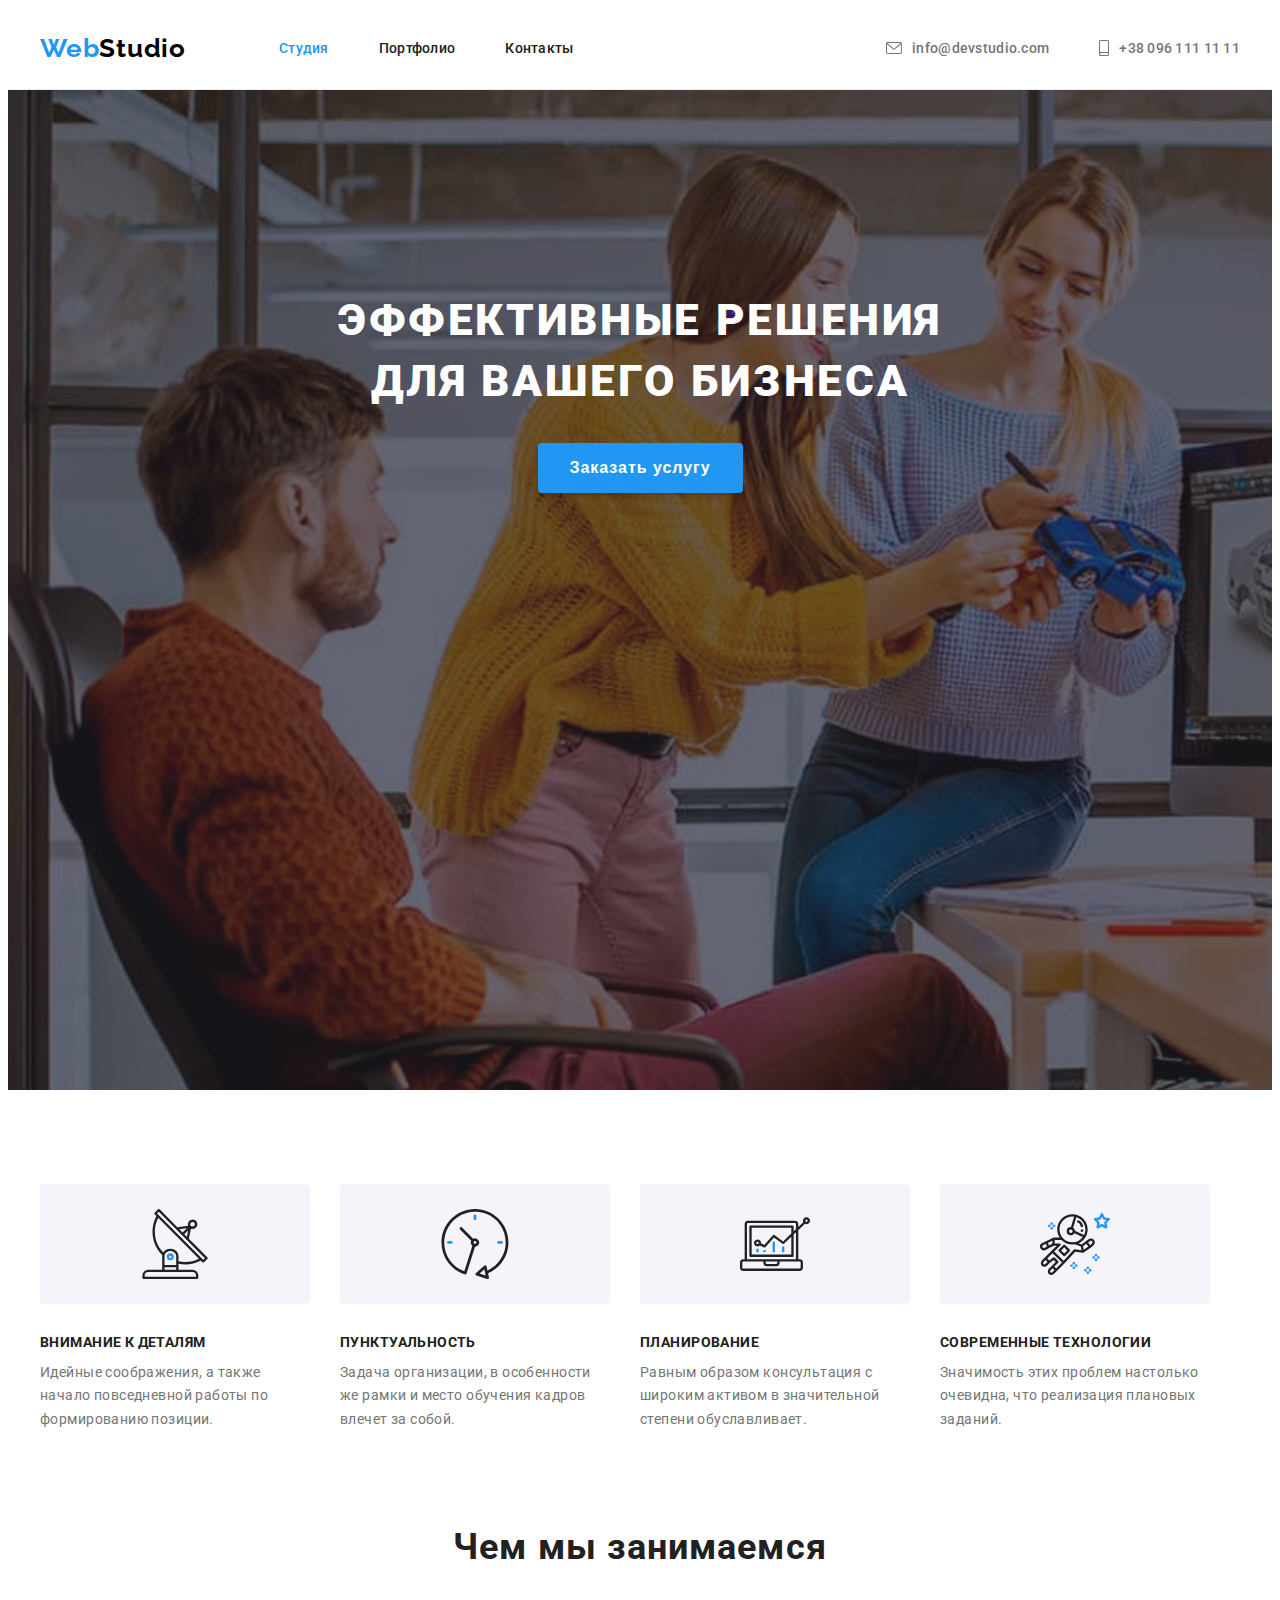
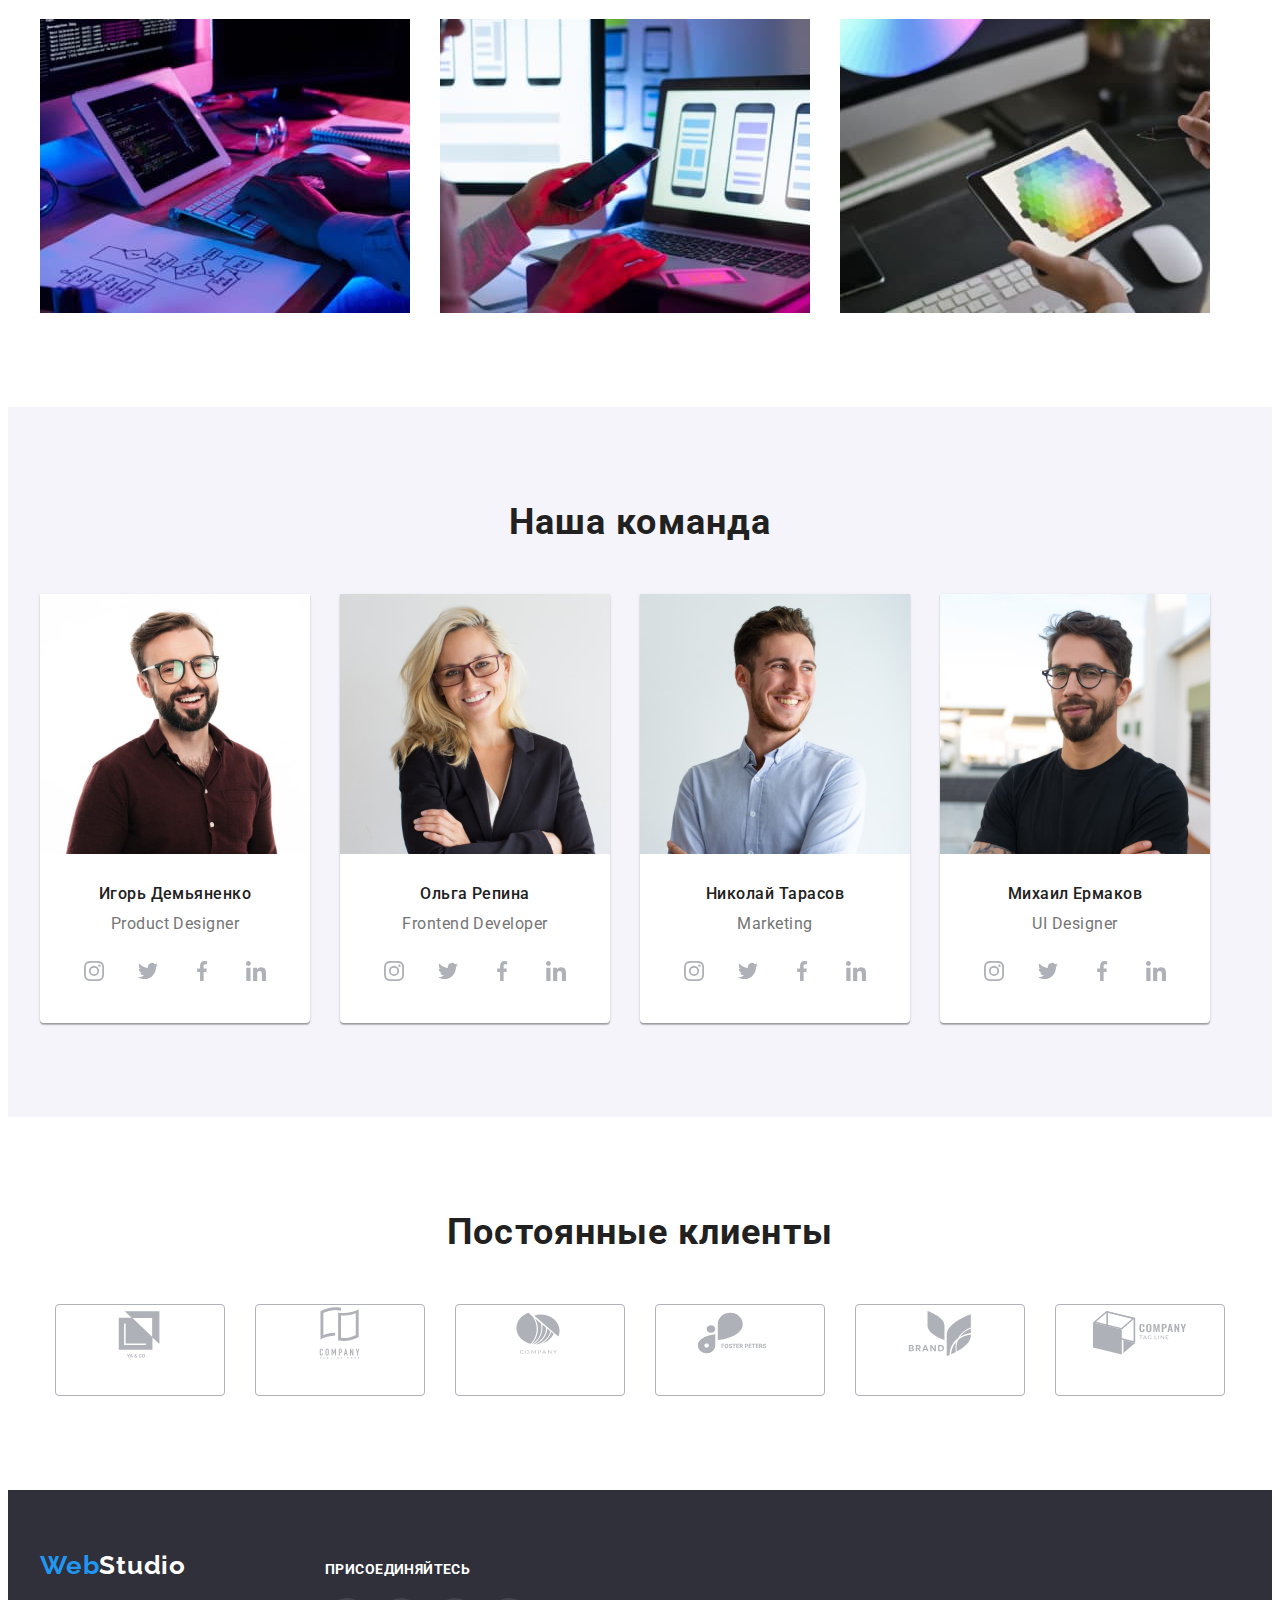
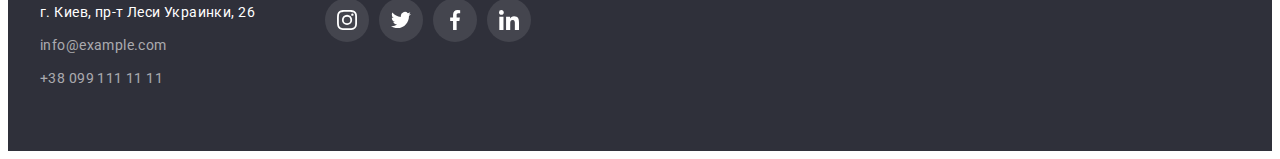
==== index.html @ d849e433 "add-1" ====
<!DOCTYPE html>
<html lang="ru">
    <head>
        <meta charset="UTF-8" />
        <meta http-equiv="X-UA-Compatible" content="IE=edge" />
        <meta name="viewport" content="width=device-width, initial-scale=1.0" />
        <title>WebStudio</title>
        <link rel="preconnect" href="https://fonts.googleapis.com" />
        <link rel="preconnect" href="https://fonts.gstatic.com" crossorigin />
        <link
            href="https://fonts.googleapis.com/css2?family=Raleway:wght@700&family=Roboto:wght@400;500;700;900&display=swap"
            rel="stylesheet"
        />
        <link
            rel="stylesheet"
            href="https://cdnjs.cloudflare.com/ajax/libs/modern-normalize/1.1.0/modern-normalize.min.css"
            integrity="sha512-wpPYUAdjBVSE4KJnH1VR1HeZfpl1ub8YT/NKx4PuQ5NmX2tKuGu6U/JRp5y+Y8XG2tV+wKQpNHVUX03MfMFn9Q=="
            crossorigin="anonymous"
            referrerpolicy="no-referrer"
        />
        <link rel="stylesheet" href="./css/style.css" />
    </head>

    <body>
        <!-- HEADER -->
        <header class="header">
            <div class="header-container container">
                <nav class="navigation">
                    <a lang="en" class="logo-header logo" href="./index.html"
                        >Web<span class="logo-accent-header">Studio</span></a
                    >
                    <ul class="nav-list list">
                        <li class="nav-list-item">
                            <a class="nav-list-link current" href="">Студия</a>
                        </li>
                        <li class="nav-list-item">
                            <a class="nav-list-link" href="./portfolio.html"
                                >Портфолио</a
                            >
                        </li>
                        <li class="nav-list-item">
                            <a class="nav-list-link" href="">Контакты</a>
                        </li>
                    </ul>
                </nav>
                <ul class="contact-list list">
                    <li class="contact-list-item">
                        <a
                            class="contact-list-link"
                            href="mailto:info@devstudio.com"
                        >
                            <svg class="icon-header" width="16" height="12">
                                <use
                                    href="./images/icons.svg#icon-envelope"
                                ></use>
                            </svg>
                            info@devstudio.com
                        </a>
                    </li>
                    <li class="contact-list-item">
                        <a class="contact-list-link" href="tel:+380961111111">
                            <svg class="icon-header" width="10" height="16">
                                <use
                                    href="./images/icons.svg#icon-smartphone"
                                ></use>
                            </svg>
                            +38 096 111 11 11</a
                        >
                    </li>
                </ul>
            </div>
        </header>

        <main>
            <!-- HERO -->
            <section class="hero">
                <div class="hero-container container">
                    <h1 class="main-title title">
                        Эффективные решения для вашего бизнеса
                    </h1>
                    <button class="modal-btn" type="button">
                        Заказать услугу
                    </button>
                </div>
            </section>

            <!-- BENEFITS -->
            <section class="benefits">
                <div class="benefits-container container">
                    <h2 class="title visually-hidden">Наши преимущества</h2>
                    <ul class="benefits-list list">
                        <li class="benefits-list-item">
                            <div class="benefits-background">
                                <svg
                                    class="benefits-icon"
                                    width="70"
                                    height="70"
                                >
                                    <use
                                        href="./images/icons.svg#icon-antenna"
                                    ></use>
                                </svg>
                            </div>
                            <h3 class="subtitle title-theme-dark">
                                Внимание к деталям
                            </h3>
                            <p class="description">
                                Идейные соображения, а также начало повседневной
                                работы по формированию позиции.
                            </p>
                        </li>
                        <li class="benefits-list-item">
                            <div class="benefits-background">
                                <svg
                                    class="benefits-icon"
                                    width="70"
                                    height="70"
                                >
                                    <use
                                        href="./images/icons.svg#icon-clock"
                                    ></use>
                                </svg>
                            </div>
                            <h3 class="subtitle title-theme-dark">
                                Пунктуальность
                            </h3>
                            <p class="description">
                                Задача организации, в особенности же рамки и
                                место обучения кадров влечет за собой.
                            </p>
                        </li>
                        <li class="benefits-list-item">
                            <div class="benefits-background">
                                <svg
                                    class="benefits-icon"
                                    width="70"
                                    height="70"
                                >
                                    <use
                                        href="./images/icons.svg#icon-diagram"
                                    ></use>
                                </svg>
                            </div>
                            <h3 class="subtitle title-theme-dark">
                                Планирование
                            </h3>
                            <p class="description">
                                Равным образом консультация с широким активом в
                                значительной степени обуславливает.
                            </p>
                        </li>
                        <li class="benefits-list-item">
                            <div class="benefits-background">
                                <svg
                                    class="benefits-icon"
                                    width="70"
                                    height="70"
                                >
                                    <use
                                        href="./images/icons.svg#icon-astronaut"
                                    ></use>
                                </svg>
                            </div>
                            <h3 class="subtitle title-theme-dark">
                                Современные технологии
                            </h3>
                            <p class="description">
                                Значимость этих проблем настолько очевидна, что
                                реализация плановых заданий.
                            </p>
                        </li>
                    </ul>
                </div>
            </section>

            <!-- SERVICES -->
            <section class="services container">
                <h2 class="services-title title">Чем мы занимаемся</h2>
                <ul class="services-list list">
                    <li class="services-list-item">
                        <img
                            src="./images/text-input.jpg"
                            alt="Ввод текста"
                            width="370"
                            height="294"
                        />
                    </li>
                    <li class="services-list-item">
                        <img
                            src="./images/mobile.jpg"
                            alt="Работа с мобильным приложением"
                            width="370"
                            height="294"
                        />
                    </li>
                    <li class="services-list-item">
                        <img
                            src="./images/colors-palette.jpg"
                            alt="Работа с цветовой гаммой"
                            width="370"
                            height="294"
                        />
                    </li>
                </ul>
            </section>

            <!-- TEAM -->
            <section class="team">
                <div class="team-container container">
                    <h2 class="team-title title">Наша команда</h2>
                    <ul class="employees-list list">
                        <li class="employee-card">
                            <img
                                class="employee-photo"
                                src="./images/product-designer.jpg"
                                alt="Игорь Демьяненко"
                                width="270"
                                height="260"
                            />
                            <div class="employee-description">
                                <h3 class="employee-name">Игорь Демьяненко</h3>
                                <p lang="en" class="employee-position">
                                    Product Designer
                                </p>
                                <ul class="social-link-list list">
                                    <li class="social-list-item">
                                        <a href="" class="social-link">
                                            <svg
                                                class="social-link-logo"
                                                width="20"
                                                height="20"
                                            >
                                                <use
                                                    href="./images/icons.svg#icon-instagram"
                                                ></use>
                                            </svg>
                                        </a>
                                    </li>
                                    <li class="social-list-item">
                                        <a href="" class="social-link">
                                            <svg
                                                class="social-link-logo"
                                                width="20"
                                                height="20"
                                            >
                                                <use
                                                    href="./images/icons.svg#icon-twitter"
                                                ></use>
                                            </svg>
                                        </a>
                                    </li>
                                    <li class="social-list-item">
                                        <a href="" class="social-link">
                                            <svg
                                                class="social-link-logo"
                                                width="20"
                                                height="20"
                                            >
                                                <use
                                                    href="./images/icons.svg#icon-facebook"
                                                ></use>
                                            </svg>
                                        </a>
                                    </li>
                                    <li class="social-list-item">
                                        <a href="" class="social-link">
                                            <svg
                                                class="social-link-logo"
                                                width="20"
                                                height="20"
                                            >
                                                <use
                                                    href="./images/icons.svg#icon-linkedin"
                                                ></use>
                                            </svg>
                                        </a>
                                    </li>
                                </ul>
                            </div>
                        </li>
                        <li class="employee-card">
                            <img
                                class="employee-photo"
                                src="./images/frontend-developer.jpg"
                                alt="Ольга Репина"
                                width="270"
                                height="260"
                            />
                            <h3 class="employee-name">Ольга Репина</h3>
                            <p lang="en" class="employee-position">
                                Frontend Developer
                            </p>
                            <div class="social-links">
                                <ul class="social-link-list list">
                                    <li class="social-list-item">
                                        <a href="" class="social-link">
                                            <svg
                                                class="social-link-logo"
                                                width="20"
                                                height="20"
                                            >
                                                <use
                                                    href="./images/icons.svg#icon-instagram"
                                                ></use>
                                            </svg>
                                        </a>
                                    </li>
                                    <li class="social-list-item">
                                        <a href="" class="social-link">
                                            <svg
                                                class="social-link-logo"
                                                width="20"
                                                height="20"
                                            >
                                                <use
                                                    href="./images/icons.svg#icon-twitter"
                                                ></use>
                                            </svg>
                                        </a>
                                    </li>
                                    <li class="social-list-item">
                                        <a href="" class="social-link">
                                            <svg
                                                class="social-link-logo"
                                                width="20"
                                                height="20"
                                            >
                                                <use
                                                    href="./images/icons.svg#icon-facebook"
                                                ></use>
                                            </svg>
                                        </a>
                                    </li>
                                    <li class="social-list-item">
                                        <a href="" class="social-link">
                                            <svg
                                                class="social-link-logo"
                                                width="20"
                                                height="20"
                                            >
                                                <use
                                                    href="./images/icons.svg#icon-linkedin"
                                                ></use>
                                            </svg>
                                        </a>
                                    </li>
                                </ul>
                            </div>
                        </li>
                        <li class="employee-card">
                            <img
                                class="employee-photo"
                                src="./images/marketing.jpg"
                                alt="Николай Тарасов"
                                width="270"
                                height="260"
                            />
                            <h3 class="employee-name">Николай Тарасов</h3>
                            <p lang="en" class="employee-position">Marketing</p>
                            <div class="social-links">
                                <ul class="social-link-list list">
                                    <li class="social-list-item">
                                        <a href="" class="social-link">
                                            <svg
                                                class="social-link-logo"
                                                width="20"
                                                height="20"
                                            >
                                                <use
                                                    href="./images/icons.svg#icon-instagram"
                                                ></use>
                                            </svg>
                                        </a>
                                    </li>
                                    <li class="social-list-item">
                                        <a href="" class="social-link">
                                            <svg
                                                class="social-link-logo"
                                                width="20"
                                                height="20"
                                            >
                                                <use
                                                    href="./images/icons.svg#icon-twitter"
                                                ></use>
                                            </svg>
                                        </a>
                                    </li>
                                    <li class="social-list-item">
                                        <a href="" class="social-link">
                                            <svg
                                                class="social-link-logo"
                                                width="20"
                                                height="20"
                                            >
                                                <use
                                                    href="./images/icons.svg#icon-facebook"
                                                ></use>
                                            </svg>
                                        </a>
                                    </li>
                                    <li class="social-list-item">
                                        <a href="" class="social-link">
                                            <svg
                                                class="social-link-logo"
                                                width="20"
                                                height="20"
                                            >
                                                <use
                                                    href="./images/icons.svg#icon-linkedin"
                                                ></use>
                                            </svg>
                                        </a>
                                    </li>
                                </ul>
                            </div>
                        </li>
                        <li class="employee-card">
                            <img
                                class="employee-photo"
                                src="./images/ui-designer.jpg"
                                alt="Михаил Ермаков"
                                width="270"
                                height="260"
                            />
                            <h3 class="employee-name">Михаил Ермаков</h3>
                            <p lang="en" class="employee-position">
                                UI Designer
                            </p>
                            <div class="social-links">
                                <ul class="social-link-list list">
                                    <li class="social-list-item">
                                        <a href="" class="social-link">
                                            <svg
                                                class="social-link-logo"
                                                width="20"
                                                height="20"
                                            >
                                                <use
                                                    href="./images/icons.svg#icon-instagram"
                                                ></use>
                                            </svg>
                                        </a>
                                    </li>
                                    <li class="social-list-item">
                                        <a href="" class="social-link">
                                            <svg
                                                class="social-link-logo"
                                                width="20"
                                                height="20"
                                            >
                                                <use
                                                    href="./images/icons.svg#icon-twitter"
                                                ></use>
                                            </svg>
                                        </a>
                                    </li>
                                    <li class="social-list-item">
                                        <a href="" class="social-link">
                                            <svg
                                                class="social-link-logo"
                                                width="20"
                                                height="20"
                                            >
                                                <use
                                                    href="./images/icons.svg#icon-facebook"
                                                ></use>
                                            </svg>
                                        </a>
                                    </li>
                                    <li class="social-list-item">
                                        <a href="" class="social-link">
                                            <svg
                                                class="social-link-logo"
                                                width="20"
                                                height="20"
                                            >
                                                <use
                                                    href="./images/icons.svg#icon-linkedin"
                                                ></use>
                                            </svg>
                                        </a>
                                    </li>
                                </ul>
                            </div>
                        </li>
                    </ul>
                </div>
            </section>

            <!-- SERVICES -->
            <section class="clients">
                <div class="clients-container container">
                    <h2 class="clients-title title">Постоянные клиенты</h2>
                    <ul class="clients-list list">
                        <li class="clients-list-item">
                            <a class="clients-link" href="">
                                <svg
                                    class="clients-logo"
                                    width="106"
                                    height="60"
                                >
                                    <use
                                        href="./images/icons.svg#icon-logo-ya"
                                    ></use>
                                </svg>
                            </a>
                        </li>
                        <li class="clients-list-item">
                            <a class="clients-link" href="">
                                <svg
                                    class="clients-logo"
                                    width="106"
                                    height="60"
                                >
                                    <use
                                        href="./images/icons.svg#icon-logo-company-tag"
                                    ></use>
                                </svg>
                            </a>
                        </li>
                        <li class="clients-list-item">
                            <a class="clients-link" href="">
                                <svg
                                    class="clients-logo"
                                    width="106"
                                    height="60"
                                >
                                    <use
                                        href="./images/icons.svg#icon-logo-company"
                                    ></use>
                                </svg>
                            </a>
                        </li>
                        <li class="clients-list-item">
                            <a class="clients-link" href="">
                                <svg
                                    class="clients-logo"
                                    width="106"
                                    height="60"
                                >
                                    <use
                                        href="./images/icons.svg#icon-logo-foster"
                                    ></use>
                                </svg>
                            </a>
                        </li>
                        <li class="clients-list-item">
                            <a class="clients-link" href="">
                                <svg
                                    class="clients-logo"
                                    width="106"
                                    height="60"
                                >
                                    <use
                                        href="./images/icons.svg#icon-logo-brand"
                                    ></use>
                                </svg>
                            </a>
                        </li>
                        <li class="clients-list-item">
                            <a class="clients-link" href="">
                                <svg
                                    class="clients-logo"
                                    width="106"
                                    height="60"
                                >
                                    <use
                                        href="./images/icons.svg#icon-logo-cube"
                                    ></use>
                                </svg>
                            </a>
                        </li>
                    </ul>
                </div>
            </section>
        </main>

        <footer class="footer">
            <div class="footer-container container">
                <div class="footer-first-column">
                    <a class="logo-footer logo" lang="en" href="./index.html"
                        >Web<span class="logo-accent-footer">Studio</span></a
                    >
                    <address>
                        <ul class="contact-list-footer list">
                            <li class="contact-list-item">
                                <a
                                    class="contact-list-link"
                                    href="https://goo.gl/maps/PYqKrLdg8AjsLL8RA"
                                    target="_blank"
                                    rel="noopener noreferrer"
                                    ><span class="legal-address"
                                        >г. Киев, пр-т Леси Украинки, 26</span
                                    ></a
                                >
                            </li>
                            <li class="contact-list-item">
                                <a
                                    class="contact-list-footer link"
                                    href="mailto:info@example.com"
                                    >info@example.com</a
                                >
                            </li>
                            <li class="contact-list-item">
                                <a
                                    class="contact-list-footer link"
                                    href="tel:+380961111111"
                                    >+38 099 111 11 11</a
                                >
                            </li>
                        </ul>
                    </address>
                </div>
                <div class="subscription-buttons">
                    <p class="join">Присоединяйтесь</p>
                    <ul class="social-link-list-footer list">
                        <li class="social-list-item-footer">
                            <a href="" class="social-link-footer">
                                <svg
                                    class="social-link-logo-footer"
                                    width="20"
                                    height="20"
                                >
                                    <use
                                        href="./images/icons.svg#icon-instagram"
                                    ></use>
                                </svg>
                            </a>
                        </li>
                        <li class="social-list-item-footer">
                            <a href="" class="social-link-footer">
                                <svg
                                    class="social-link-logo-footer"
                                    width="20"
                                    height="20"
                                >
                                    <use
                                        href="./images/icons.svg#icon-twitter"
                                    ></use>
                                </svg>
                            </a>
                        </li>
                        <li class="social-list-item-footer">
                            <a href="" class="social-link-footer">
                                <svg
                                    class="social-link-logo-footer"
                                    width="20"
                                    height="20"
                                >
                                    <use
                                        href="./images/icons.svg#icon-facebook"
                                    ></use>
                                </svg>
                            </a>
                        </li>
                        <li class="social-list-item-footer">
                            <a href="" class="social-link-footer">
                                <svg
                                    class="social-link-logo-footer"
                                    width="20"
                                    height="20"
                                >
                                    <use
                                        href="./images/icons.svg#icon-linkedin"
                                    ></use>
                                </svg>
                            </a>
                        </li>
                    </ul>
                </div>
            </div>
        </footer>
    </body>
</html>
---- css/style.css ----
:root {
    --primary-font-family: 'Roboto', sans-serif;
    --secondary-font-family: 'Raleway', sans-serif;
    --primary-text-color-theme-dark: #212121;
    --secondary-text-color-theme-dark: #757575;
    --text-color-theme-light: #ffffff;
    --accent-color: #2196f3;
    --background-dark-theme: #2f303a;
    --background-light-theme: #f5f4fa;
    --logo-accent-header: #000000;
    --button-background-hover-focus: #188ce8;
    --text-color-contact: rgba(255, 255, 255, 0.6);
    --border-color: #ececec;
    --clients-logo-border: #afb1b8;
}

body {
    font-family: var(--primary-font-family);
    font-size: 14px;
    letter-spacing: 0.03em;

    color: var(--primary-text-color-theme-dark);
}

h1,
h2,
h3,
h4,
h5,
h6,
p {
    margin-top: 0;
    margin-bottom: 0;
}

ul,
ol {
    margin-top: 0;
    margin-bottom: 0;
    padding-left: 0;
}

.list {
    list-style: none;
}

a {
    text-decoration: none;
}

.container {
    width: 1200px;
    padding-left: 15px;
    padding-right: 15px;
    margin-left: auto;
    margin-right: auto;
}

img {
    display: block;
    max-width: 100%;
    height: auto;
}

/*=====START COMPONENTS=====*/

.logo {
    font-family: var(--secondary-font-family);
    font-weight: 700;
    font-size: 26px;
    line-height: 1.2;
    letter-spacing: 0.03em;

    color: var(--accent-color);
}

.logo-accent-header {
    color: var(--logo-accent-header);
}

.logo-accent-footer {
    color: var(--text-color-theme-light);
}

.modal-btn {
    font-weight: 700;
    font-size: 16px;
    line-height: 1.87;
    letter-spacing: 0.06em;

    padding: 10px 32px;
    border: none;
    border-radius: 4px;
    margin-top: 30px;

    box-shadow: 0px 4px 4px rgba(0, 0, 0, 0.15);
    background-color: var(--accent-color);
    color: var(--text-color-theme-light);

    cursor: pointer;
}

.modal-btn:hover,
.modal-btn:focus {
    background-color: var(--button-background-hover-focus);
    color: var(--text-color-theme-light);
}

.title {
    font-weight: 700;
    font-size: 36px;
    line-height: 1.2;
    letter-spacing: 0.03em;
    text-align: center;

    color: var(--primary-text-color-theme-dark);
}

.visually-hidden {
    position: absolute;
    width: 1px;
    height: 1px;
    margin: -1px;
    padding: 0;
    overflow: hidden;
    border: 0;
    clip: rect(0 0 0 0);
}

section {
    padding-top: 94px;
    padding-bottom: 94px;
}

/*=====END COMPONENTS=====*/

/*=====START HEADER=====*/

.header {
    border-bottom: 1px solid var(--border-color);
}

.header-container {
    display: flex;
    align-items: center;
}

.navigation {
    display: flex;
    align-items: center;
}

.nav-list {
    display: flex;
}

.nav-list-item:not(:last-child) {
    margin-right: 50px;
}

.contact-list {
    display: flex;

    align-items: center;
    margin-left: auto;
}

.contact-list > .contact-list-item:not(:last-child) {
    margin-right: 50px;
}

.accent link {
    color: var(--accent-color);
}

.logo-header {
    margin-right: 93px;
}

.nav-list-link {
    display: block;
    font-weight: 500;
    font-size: 14px;
    line-height: 1.2;
    letter-spacing: 0.02em;
    padding-top: 32px;
    padding-bottom: 32px;

    color: var(--primary-text-color-theme-dark);
}

.nav-list-link.current {
    color: var(--accent-color);
}

.nav-list-link:hover,
.nav-list-link:focus {
    color: var(--accent-color);
}

.contact-list-link {
    display: flex;
    align-items: center;
    font-weight: 500;
    font-size: 14px;
    line-height: 1.2;
    letter-spacing: 0.02em;

    color: var(--secondary-text-color-theme-dark);
}

.contact-list-link:hover,
.contact-list-link:focus {
    color: var(--accent-color);
}

.icon-header {
    padding: 0;
    border: none;

    margin-right: 10px;

    fill: currentColor;
}

.icon-header:hover,
.icon-header:focus {
    fill: var(--accent-color);
}

/*=====END HEADER=====*/

/*=====START HERO=====*/

.hero {
    text-align: center;
    padding-top: 200px;
    padding-bottom: 200px;

    max-width: 1600px;
    margin: 0 auto;
    height: 600px;
    background-color: var(--background-dark-theme);
    background-image: linear-gradient(
            rgba(47, 48, 58, 0.4),
            rgba(47, 48, 58, 0.4)
        ),
        url(../images/hero-background.jpg);
    background-size: cover;
    background-repeat: no-repeat;
}

.main-title {
    font-weight: 900;
    font-size: 44px;
    line-height: 1.4;
    letter-spacing: 0.06em;
    text-transform: uppercase;

    width: 696px;
    margin: 0px auto;

    color: var(--text-color-theme-light);
}

/*=====END HERO=====*/

/*=====START BENEFITS=====*/

.benefits-background {
    display: flex;
    background-color: var(--background-light-theme);

    margin-bottom: 30px;
    padding: 25px 0 25px;
    width: 270px;
    border-radius: 4px;
    align-items: center;
    justify-content: center;
}

.subtitle {
    font-weight: 700;
    font-size: 14px;
    line-height: 1.2;
    letter-spacing: 0.03em;
    text-transform: uppercase;

    margin-bottom: 10px;

    color: var(--primary-text-color-theme-dark);
}

.description {
    font-size: 14px;
    line-height: 1.7;
    letter-spacing: 0.03em;

    width: 270px;

    color: var(--secondary-text-color-theme-dark);
}

.benefits-list-item {
    display: block;
}

.benefits-list-item:not(:last-child) {
    margin-right: 30px;
}

.benefits-list {
    display: flex;
}

.services {
    padding-top: 0;
}

/*=====END BENEFITS======*/

/*=====START SERVICES=====*/

.services-title {
    margin-bottom: 50px;
}

.services-list {
    display: flex;
}

.services-list-item:not(:last-child) {
    margin-right: 30px;
}

/*=====END SERVICES=====*/

/*=====START TEAM=====*/

.team {
    background-color: var(--background-light-theme);
}

.team-title {
    margin-bottom: 50px;
}

.employees-list {
    display: flex;
}

.employee-card:not(:last-child) {
    margin-right: 30px;
}

.employee-card {
    box-shadow: 0px 1px 3px rgba(0, 0, 0, 0.12), 0px 1px 1px rgba(0, 0, 0, 0.14),
        0px 2px 1px rgba(0, 0, 0, 0.2);
    border-radius: 0px 0px 4px 4px;

    background-color: var(--text-color-theme-light);
}

.employee-name {
    font-weight: 500;
    font-size: 16px;
    line-height: 1.2;
    letter-spacing: 0.03em;
    text-align: center;
    padding: 30px 50px 10px;

    color: var(--primary-text-color-theme-dark);
}

.employee-position {
    font-size: 16px;
    line-height: 1.2;
    letter-spacing: 0.03em;
    text-align: center;

    padding: 0px 50px 16px;

    color: var(--secondary-text-color-theme-dark);
}

.social-link-list {
    display: flex;
    align-items: center;
    justify-content: center;

    padding: 0px 32px 30px;
}

.social-list-item:not(:last-child) {
    margin-right: 10px;
}

.social-link {
    display: flex;
    align-items: center;
    justify-content: center;
    width: 44px;
    height: 44px;
    background: #ffffff;
    border-radius: 50%;
}

.social-link:hover,
.social-link:focus {
    background-color: var(--accent-color);
}

.social-link-logo {
    fill: var(--clients-logo-border);
}

.social-link:hover .social-link-logo,
.social-link:focus .social-link-logo {
    fill: var(--text-color-theme-light);
}

/*=====END TEAM=====*/

/*=====START CLIENTS=====*/

.clients-title {
    margin-bottom: 50px;
}

.clients-list {
    display: flex;
    align-items: center;
    justify-content: center;
}

.clients-list > .clients-list-item {
    display: flex;
    align-items: center;
    justify-content: center;

    width: 170px;
    height: 92px;

    border: 1px solid var(--clients-logo-border);
    box-sizing: border-box;
    border-radius: 4px;
}

.clients-list-item:hover,
.clients-list-item:focus {
    border-color: var(--accent-color);
}

.clients-list-item:not(:last-child) {
    margin-right: 30px;
}

.clients-link {
    display: block;
    align-items: center;
    justify-content: center;

    width: 170px;
    height: 92px;

    padding: 16px 32px;
}

.clients-link:hover .clients-logo,
.clients-link:focus .clients-logo {
    fill: var(--accent-color);
}

.clients-logo {
    fill: var(--clients-logo-border);
}

/*=====END CLIENTS=====*/

/*=====START PORTFOLIO=====*/

.title-portfolio {
    font-weight: 900;
    font-size: 44px;
    line-height: 1.4;
    letter-spacing: 0.04em;
    text-transform: uppercase;

    color: var(--primary-text-color-theme-dark);
}

.filter {
    display: flex;
    justify-content: center;

    margin-bottom: 50px;
}

.filter-item-button {
    font-weight: 500;
    font-size: 16px;
    line-height: 1.6;
    letter-spacing: 0.03em;

    box-sizing: border-box;
    border-radius: 4px;
    padding: 6px 20px;
    border: none;

    background-color: var(--background-light-theme);
    color: var(--primary-text-color-theme-dark);

    cursor: pointer;
}

.filter-item-button:hover,
.filter-item-button:focus,
.filter-item-button.current {
    background-color: var(--accent-color);
    color: var(--text-color-theme-light);
    box-shadow: 0px 3px 1px rgba(0, 0, 0, 0.1), 0px 1px 2px rgba(0, 0, 0, 0.08),
        0px 2px 2px rgba(0, 0, 0, 0.12);
}

.filter-item:not(:last-child) {
    margin-right: 8px;
}

.portfolio-list {
    display: flex;
    flex-wrap: wrap;
    margin-right: -30px;
    margin-bottom: -30px;
}

.portfolio-item {
    margin-right: 30px;
    margin-bottom: 30px;
    flex-basis: calc((100% - 3 * 30px) / 3);
}

/* .portfolio-item:nth-last-child(-n + 3) {
    margin-bottom: 0;
} */

.project-card {
    display: block;
    background-color: var(--text-color-theme-light);
}

.portfolio-item:hover .project-card,
.portfolio-item:focus .project-card {
    box-shadow: 0px 1px 1px rgba(0, 0, 0, 0.12), 0px 4px 4px rgba(0, 0, 0, 0.06),
        1px 4px 6px rgba(0, 0, 0, 0.16);
}

.portfolio-description {
    background: #ffffff;
    border: 1px solid #eeeeee;
    box-sizing: border-box;
    border-top: none;

    padding: 20px 24px;
}

.project-name {
    font-weight: 700;
    font-size: 18px;
    line-height: 2;
    letter-spacing: 0.06em;
    margin-bottom: 4px;

    color: var(--primary-text-color-theme-dark);
}

.project-type {
    font-size: 16px;
    line-height: 1.9;
    letter-spacing: 0.03em;

    color: var(--secondary-text-color-theme-dark);
}

/*=====END PORTFOLIO=====*/

/*=====START FOOTER=====*/

.footer {
    background-color: var(--background-dark-theme);

    padding-top: 60px;
    padding-bottom: 60px;
}

.footer-container {
    display: flex;
    align-items: baseline;
}

.logo-footer {
    display: inline-block;

    margin-bottom: 20px;
}

.contact-list-footer > .contact-list-item:not(:last-child) {
    margin-bottom: 9px;
}

.legal-address {
    font-weight: 400;
    font-size: 14px;
    line-height: 1.7;
    letter-spacing: 0.03em;

    color: var(--text-color-theme-light);
}

.legal-address:hover,
.legal-address:focus {
    color: var(--accent-color);
}

.contact-list-footer {
    font-size: 14px;
    line-height: 1.7;
    letter-spacing: 0.03em;
    font-style: normal;

    color: rgba(255, 255, 255, 0.6);
}

.contact-list-footer:hover,
.contact-list-footer:focus {
    color: var(--accent-color);
}

.subscription-buttons {
    margin-left: 70px;
}

.join {
    font-weight: 700;
    font-size: 14px;
    line-height: 1.2;
    letter-spacing: 0.03em;
    text-transform: uppercase;

    color: var(--text-color-theme-light);
}

.social-link-footer {
    display: flex;
    align-items: center;
    justify-content: center;
    width: 44px;
    height: 44px;
    background: rgba(255, 255, 255, 0.1);
    border-radius: 50%;
}

.social-link-list-footer {
    display: flex;
    margin-top: 20px;
}

.social-list-item-footer:not(:last-child) {
    margin-right: 10px;
}

.social-link-footer:hover,
.social-link-footer:focus {
    background-color: var(--accent-color);
}

.social-link-logo-footer {
    fill: var(--text-color-theme-light);
}

.social-link-footer:hover .social-link-logo-footer,
.social-link-footer:focus .social-link-logo-footer {
    fill: var(--text-color-theme-light);
}
/*=====END FOOTER=====*/
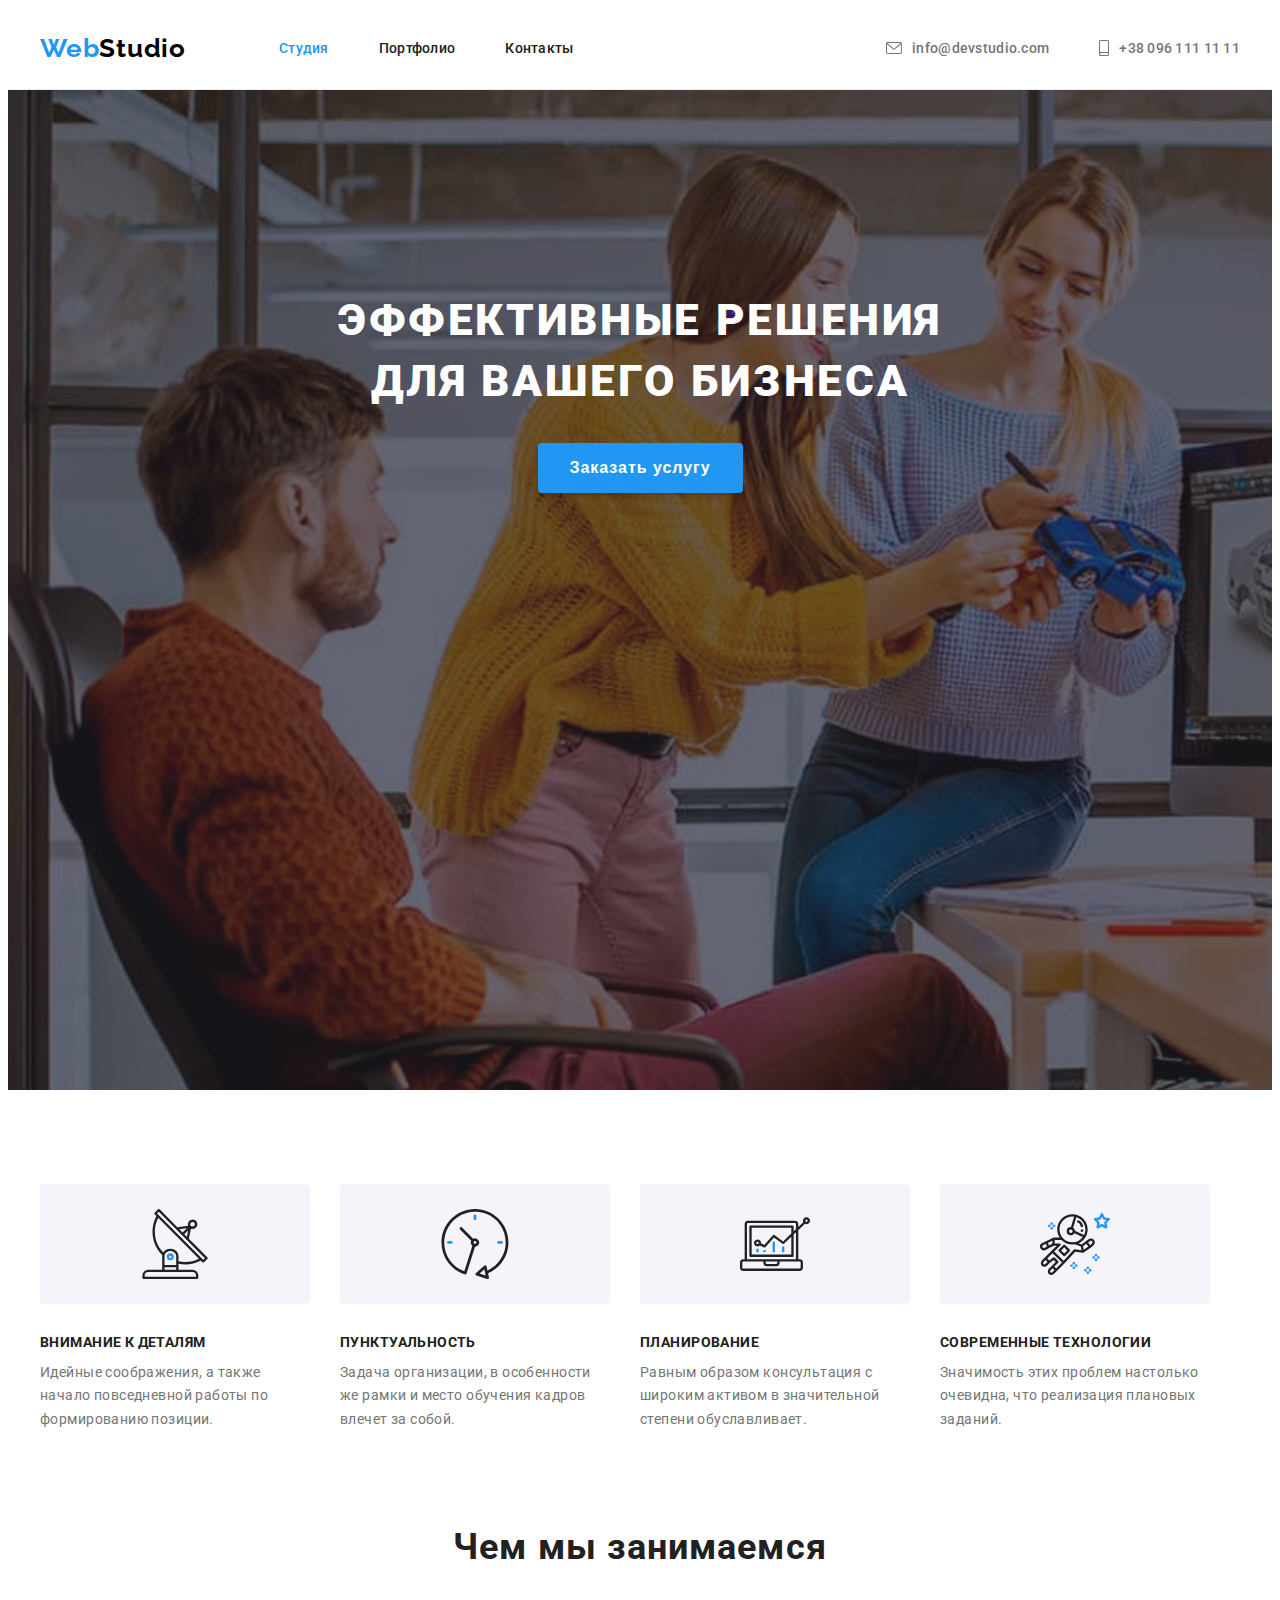
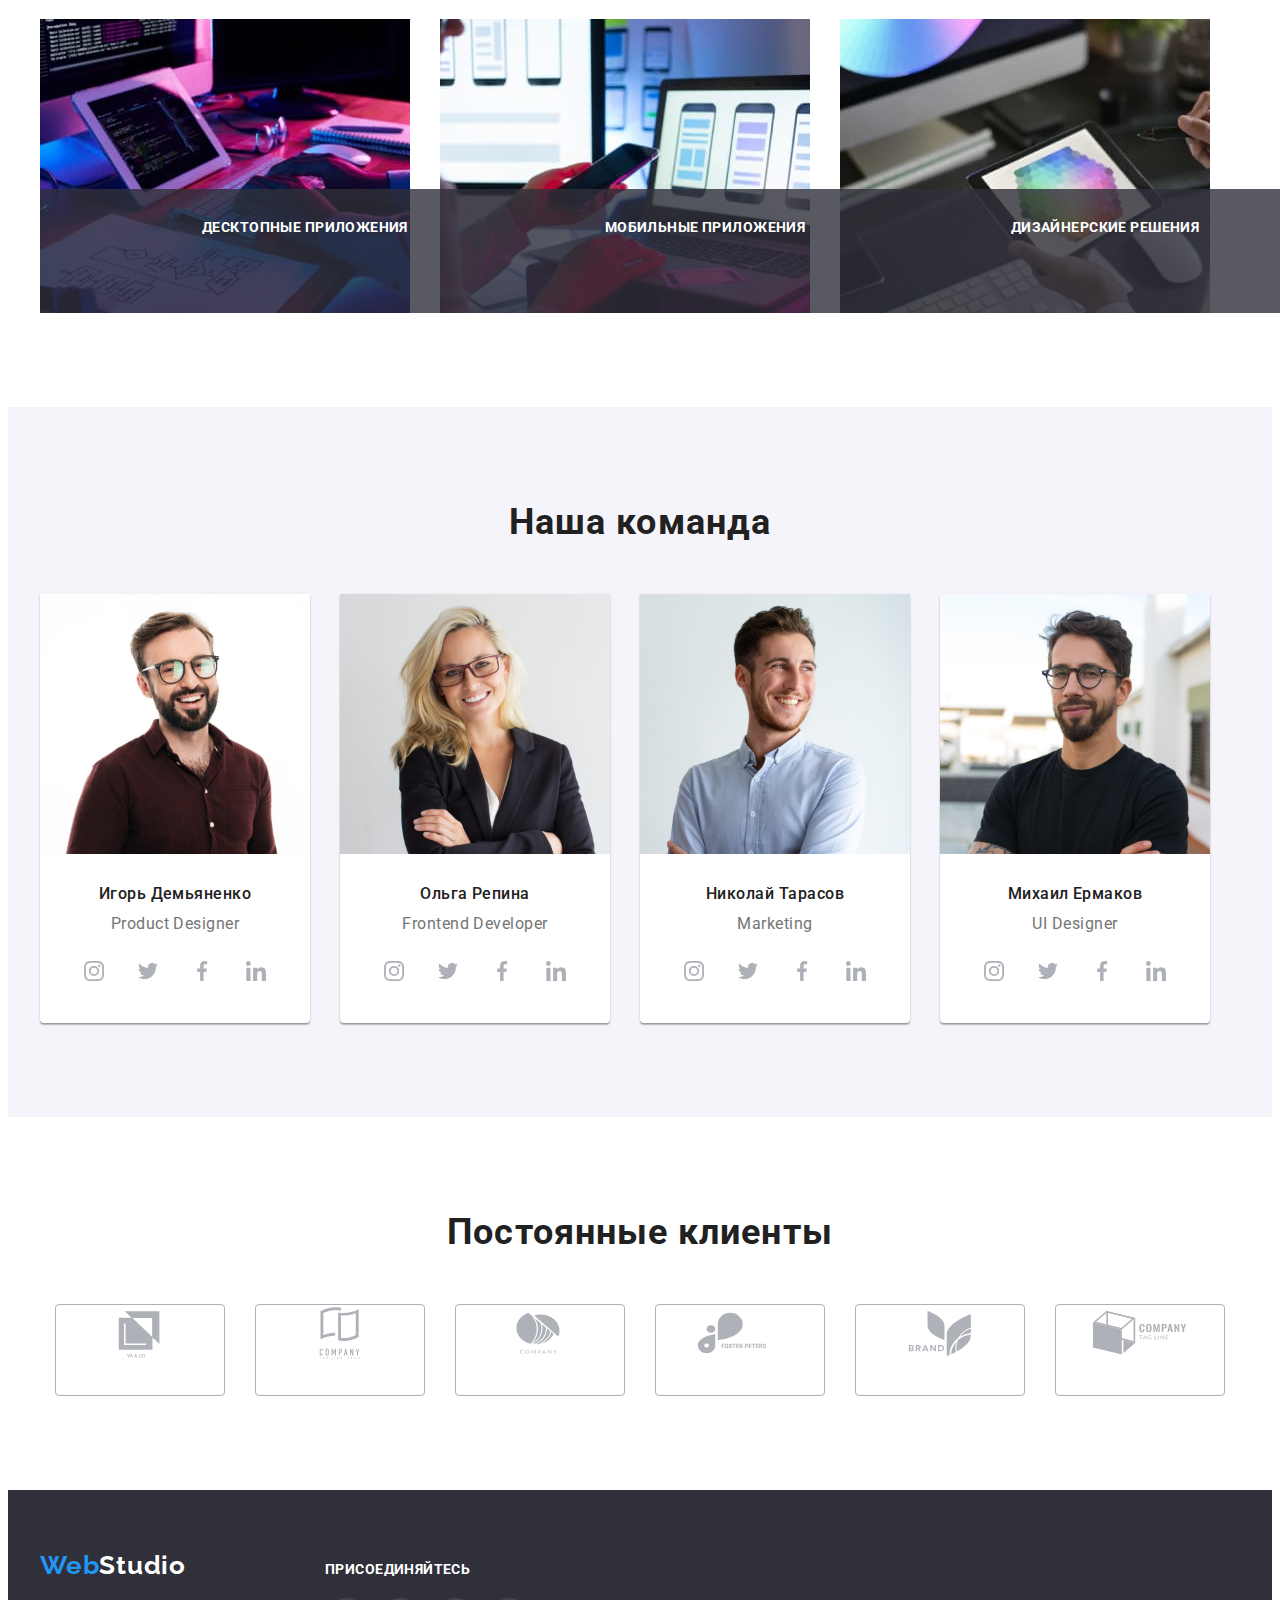
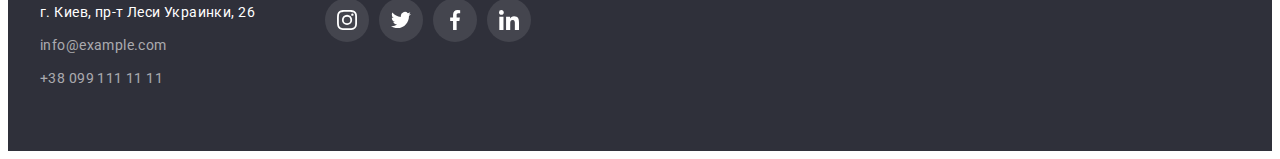
==== commit f962acb1: "add-3" ====
--- a/index.html
+++ b/index.html
@@ -178,28 +178,49 @@
                 <h2 class="services-title title">Чем мы занимаемся</h2>
                 <ul class="services-list list">
                     <li class="services-list-item">
-                        <img
-                            src="./images/text-input.jpg"
-                            alt="Ввод текста"
-                            width="370"
-                            height="294"
-                        />
+                        <div class="services-image">
+                            <img
+                                src="./images/text-input.jpg"
+                                alt="Ввод текста"
+                                width="370"
+                                height="294"
+                            />
+                            <div class="services-name">
+                                <h3 class="services-description">
+                                    Десктопные приложения
+                                </h3>
+                            </div>
+                        </div>
                     </li>
                     <li class="services-list-item">
-                        <img
-                            src="./images/mobile.jpg"
-                            alt="Работа с мобильным приложением"
-                            width="370"
-                            height="294"
-                        />
+                        <div class="services-image">
+                            <img
+                                src="./images/mobile.jpg"
+                                alt="Работа с мобильным приложением"
+                                width="370"
+                                height="294"
+                            />
+                            <div class="services-name">
+                                <h3 class="services-description">
+                                    Мобильные приложения
+                                </h3>
+                            </div>
+                        </div>
                     </li>
                     <li class="services-list-item">
-                        <img
-                            src="./images/colors-palette.jpg"
-                            alt="Работа с цветовой гаммой"
-                            width="370"
-                            height="294"
-                        />
+                        <div class="services-image">
+                            <img
+                                src="./images/colors-palette.jpg"
+                                alt="Работа с цветовой гаммой"
+                                width="370"
+                                height="294"
+                            />
+                            <div class="services-name">
+                                <h3 class="services-description">
+                                    Дизайнерские решения
+                                </h3>
+                            </div>
+                        </div>
                     </li>
                 </ul>
             </section>
--- a/css/style.css
+++ b/css/style.css
@@ -12,6 +12,7 @@
     --text-color-contact: rgba(255, 255, 255, 0.6);
     --border-color: #ececec;
     --clients-logo-border: #afb1b8;
+    --animation-timing-function: cubic-bezier(0.4, 0, 0.2, 1);
 }
 
 body {
@@ -98,6 +99,8 @@
     color: var(--text-color-theme-light);
 
     cursor: pointer;
+
+    transition: background-color 250ms var(--animation-timing-function);
 }
 
 .modal-btn:hover,
@@ -178,6 +181,8 @@
 }
 
 .nav-list-link {
+    position: relative;
+
     display: block;
     font-weight: 500;
     font-size: 14px;
@@ -189,6 +194,27 @@
     color: var(--primary-text-color-theme-dark);
 }
 
+.nav-list-link::after {
+    content: '';
+
+    position: absolute;
+    left: 0;
+    bottom: 0;
+
+    display: block;
+    width: 100%;
+    height: 5px;
+    border-radius: 2px;
+    background-color: var(--accent-color);
+
+    opacity: 0;
+    transition: opacity 250ms var(--animation-timing-function);
+}
+
+.nav-list-link:hover::after {
+    opacity: 1;
+}
+
 .nav-list-link.current {
     color: var(--accent-color);
 }
@@ -207,6 +233,8 @@
     letter-spacing: 0.02em;
 
     color: var(--secondary-text-color-theme-dark);
+
+    transition: color 250ms var(--animation-timing-function);
 }
 
 .contact-list-link:hover,
@@ -333,6 +361,29 @@
     margin-right: 30px;
 }
 
+.services-image {
+    position: relative;
+}
+
+.services-description {
+    position: absolute;
+    left: 0;
+    bottom: 0;
+
+    width: 100%;
+    height: 70px;
+    padding: 27px 80px;
+
+    font-size: 14px;
+    line-height: 1.7;
+    letter-spacing: 0.03em;
+
+    color: var(--text-color-theme-light);
+    text-transform: uppercase;
+    text-align: center;
+    background: rgba(47, 48, 58, 0.8);
+}
+
 /*=====END SERVICES=====*/
 
 /*=====START TEAM=====*/
@@ -403,6 +454,8 @@
     height: 44px;
     background: #ffffff;
     border-radius: 50%;
+
+    transition: background-color 250ms var(--animation-timing-function);
 }
 
 .social-link:hover,
@@ -412,6 +465,8 @@
 
 .social-link-logo {
     fill: var(--clients-logo-border);
+
+    transition: fill 250ms var(--animation-timing-function);
 }
 
 .social-link:hover .social-link-logo,
@@ -444,6 +499,8 @@
     border: 1px solid var(--clients-logo-border);
     box-sizing: border-box;
     border-radius: 4px;
+
+    transition: border-color 250ms var(--animation-timing-function);
 }
 
 .clients-list-item:hover,
@@ -464,6 +521,8 @@
     height: 92px;
 
     padding: 16px 32px;
+
+    transition: fill 250ms var(--animation-timing-function);
 }
 
 .clients-link:hover .clients-logo,
@@ -473,6 +532,8 @@
 
 .clients-logo {
     fill: var(--clients-logo-border);
+
+    transition: fill 250ms var(--animation-timing-function);
 }
 
 /*=====END CLIENTS=====*/
@@ -511,6 +572,10 @@
     color: var(--primary-text-color-theme-dark);
 
     cursor: pointer;
+
+    transition: box-shadow 250ms var(--animation-timing-function),
+        color 250ms var(--animation-timing-function),
+        background-color 250ms var(--animation-timing-function);
 }
 
 .filter-item-button:hover,
@@ -539,19 +604,46 @@
     flex-basis: calc((100% - 3 * 30px) / 3);
 }
 
-/* .portfolio-item:nth-last-child(-n + 3) {
-    margin-bottom: 0;
-} */
-
 .project-card {
     display: block;
     background-color: var(--text-color-theme-light);
+    transition: box-shadow 250ms var(--animation-timing-function);
 }
 
 .portfolio-item:hover .project-card,
 .portfolio-item:focus .project-card {
     box-shadow: 0px 1px 1px rgba(0, 0, 0, 0.12), 0px 4px 4px rgba(0, 0, 0, 0.06),
         1px 4px 6px rgba(0, 0, 0, 0.16);
+}
+
+.image-wrapper {
+    position: relative;
+    overflow: hidden;
+}
+
+.overlay {
+    position: absolute;
+    top: 0;
+    right: 0;
+    width: 100%;
+    height: 100%;
+    padding: 63px 24px;
+
+    font-size: 18px;
+    font-weight: 400;
+    line-height: 1.5;
+    letter-spacing: 0.03em;
+
+    color: var(--text-color-theme-light);
+    background: rgba(33, 150, 243, 0.9);
+
+    transform: translateY(100%);
+    transition: transform 250ms var(--animation-timing-function);
+}
+
+.project-card .overlay:hover,
+.project-card .overlay:focus {
+    transform: translateY(0%);
 }
 
 .portfolio-description {
@@ -614,6 +706,8 @@
     letter-spacing: 0.03em;
 
     color: var(--text-color-theme-light);
+
+    transition: color 250ms var(--animation-timing-function);
 }
 
 .legal-address:hover,
@@ -628,6 +722,8 @@
     font-style: normal;
 
     color: rgba(255, 255, 255, 0.6);
+
+    transition: color 250ms var(--animation-timing-function);
 }
 
 .contact-list-footer:hover,
@@ -657,11 +753,15 @@
     height: 44px;
     background: rgba(255, 255, 255, 0.1);
     border-radius: 50%;
+
+    transition: background-color 250ms var(--animation-timing-function);
 }
 
 .social-link-list-footer {
     display: flex;
     margin-top: 20px;
+
+    transition: background-color 250ms var(--animation-timing-function);
 }
 
 .social-list-item-footer:not(:last-child) {
@@ -675,6 +775,7 @@
 
 .social-link-logo-footer {
     fill: var(--text-color-theme-light);
+    transition: fill 250ms var(--animation-timing-function);
 }
 
 .social-link-footer:hover .social-link-logo-footer,
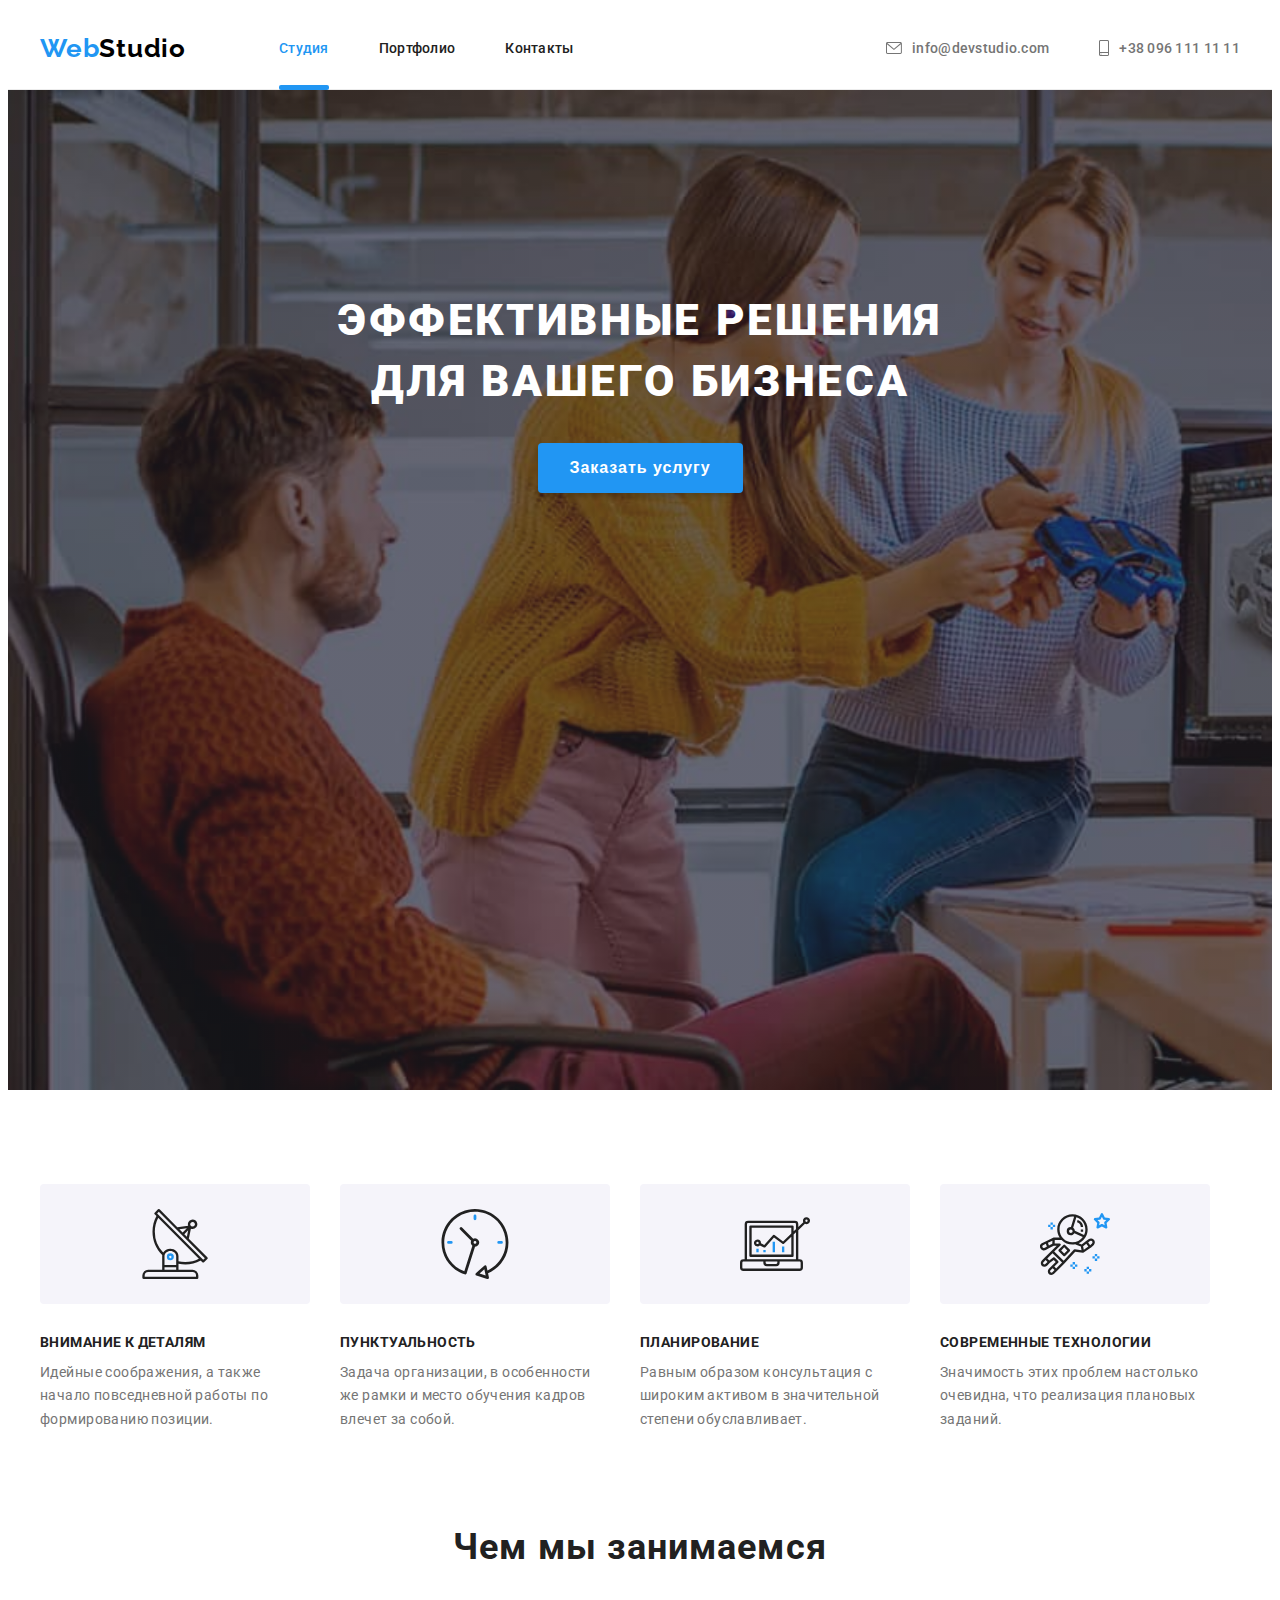
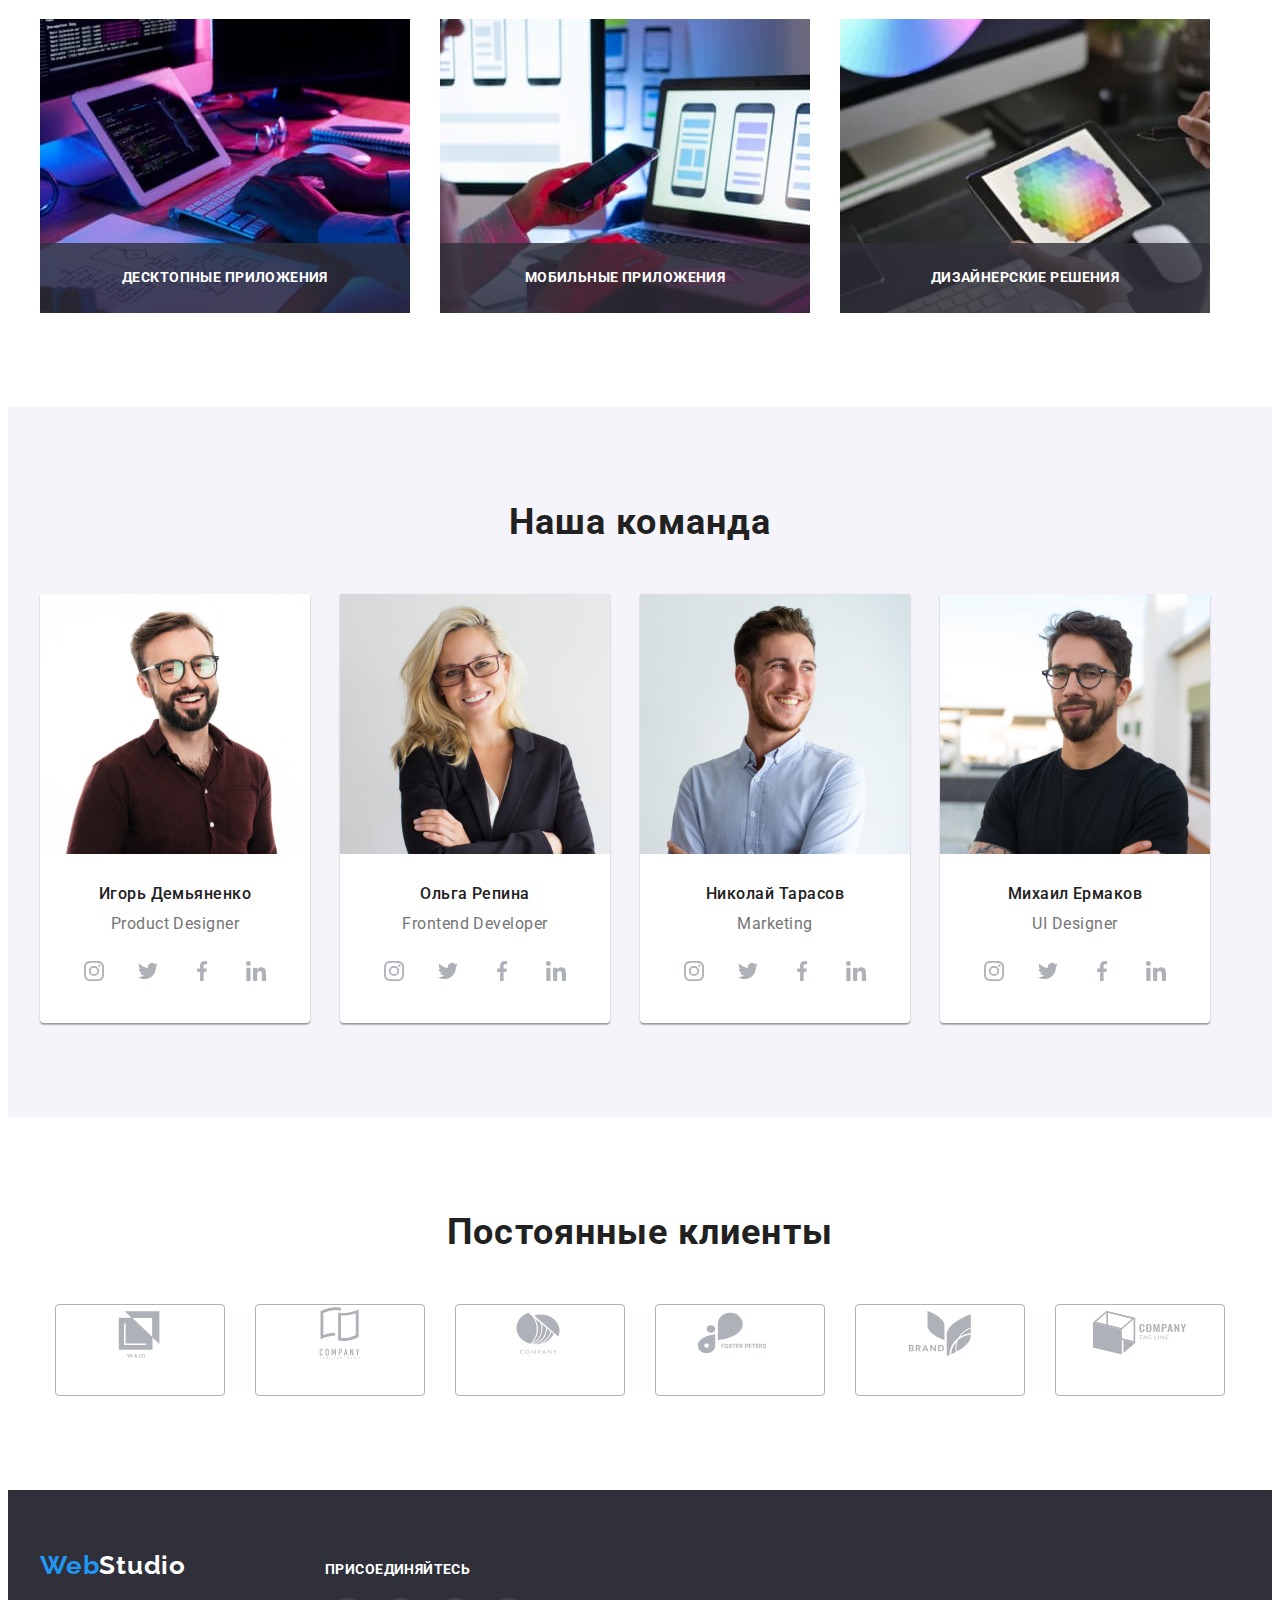
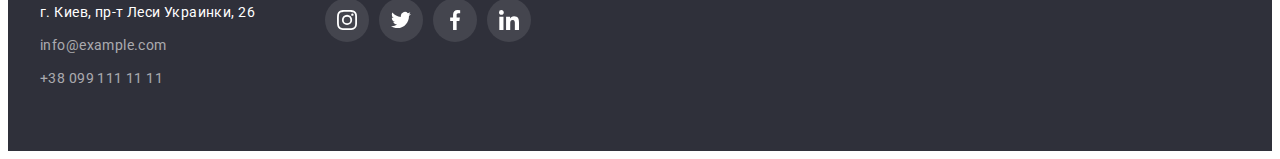
==== commit f572f67d: "add-5" ====
--- a/index.html
+++ b/index.html
@@ -78,7 +78,7 @@
                     <h1 class="main-title title">
                         Эффективные решения для вашего бизнеса
                     </h1>
-                    <button class="modal-btn" type="button">
+                    <button class="modal-btn" type="button" data-modal-open>
                         Заказать услугу
                     </button>
                 </div>
@@ -691,5 +691,17 @@
                 </div>
             </div>
         </footer>
+
+        <div class="backdrop is-hidden" data-modal>
+            <div class="modal">
+                <button type="button" class="modal-close-btn" data-modal-close>
+                    <svg class="modal-close-icon" width="11" height="11">
+                        <use href="./images/icons.svg#close-icon"></use>
+                    </svg>
+                </button>
+            </div>
+        </div>
+
+        <script src="./js/modal.js"></script>
     </body>
 </html>
--- a/css/style.css
+++ b/css/style.css
@@ -194,25 +194,17 @@
     color: var(--primary-text-color-theme-dark);
 }
 
-.nav-list-link::after {
+.nav-list-link.current::after {
     content: '';
-
     position: absolute;
     left: 0;
-    bottom: 0;
-
+    bottom: -1px;
     display: block;
     width: 100%;
     height: 5px;
     border-radius: 2px;
     background-color: var(--accent-color);
-
-    opacity: 0;
     transition: opacity 250ms var(--animation-timing-function);
-}
-
-.nav-list-link:hover::after {
-    opacity: 1;
 }
 
 .nav-list-link.current {
@@ -300,8 +292,8 @@
     background-color: var(--background-light-theme);
 
     margin-bottom: 30px;
-    padding: 25px 0 25px;
     width: 270px;
+    height: 120px;
     border-radius: 4px;
     align-items: center;
     justify-content: center;
@@ -372,7 +364,9 @@
 
     width: 100%;
     height: 70px;
-    padding: 27px 80px;
+    display: flex;
+    justify-content: center;
+    align-items: center;
 
     font-size: 14px;
     line-height: 1.7;
@@ -637,12 +631,12 @@
     color: var(--text-color-theme-light);
     background: rgba(33, 150, 243, 0.9);
 
-    transform: translateY(100%);
+    transform: translateY(101%);
     transition: transform 250ms var(--animation-timing-function);
 }
 
-.project-card .overlay:hover,
-.project-card .overlay:focus {
+.project-card:hover .overlay,
+.project-card:focus .overlay {
     transform: translateY(0%);
 }
 
@@ -783,3 +777,50 @@
     fill: var(--text-color-theme-light);
 }
 /*=====END FOOTER=====*/
+
+.backdrop {
+    position: fixed;
+    top: 0;
+    left: 0;
+    width: 100vw;
+    height: 100vh;
+
+    background: rgba(0, 0, 0, 0.2);
+
+    transition: opacity 300ms var(--animation-timing-function),
+        visibility 300ms var(--animation-timing-function);
+}
+
+.backdrop.is-hidden {
+    opacity: 0;
+    visibility: hidden;
+    pointer-events: none;
+}
+
+.modal {
+    position: absolute;
+    top: 50%;
+    left: 50%;
+    transform: translate(-50%, -50%);
+    width: 530px;
+    height: 580px;
+    background-color: var(--text-color-theme-light);
+}
+
+.modal-close-btn {
+    position: absolute;
+
+    top: 8px;
+    right: 8px;
+    display: flex;
+    align-items: center;
+    justify-content: center;
+
+    width: 30px;
+    height: 30px;
+    border-radius: 50%;
+    border: 1px solid rgba(0, 0, 0, 0.1);
+    background-color: transparent;
+    padding: 0;
+    cursor: pointer;
+}
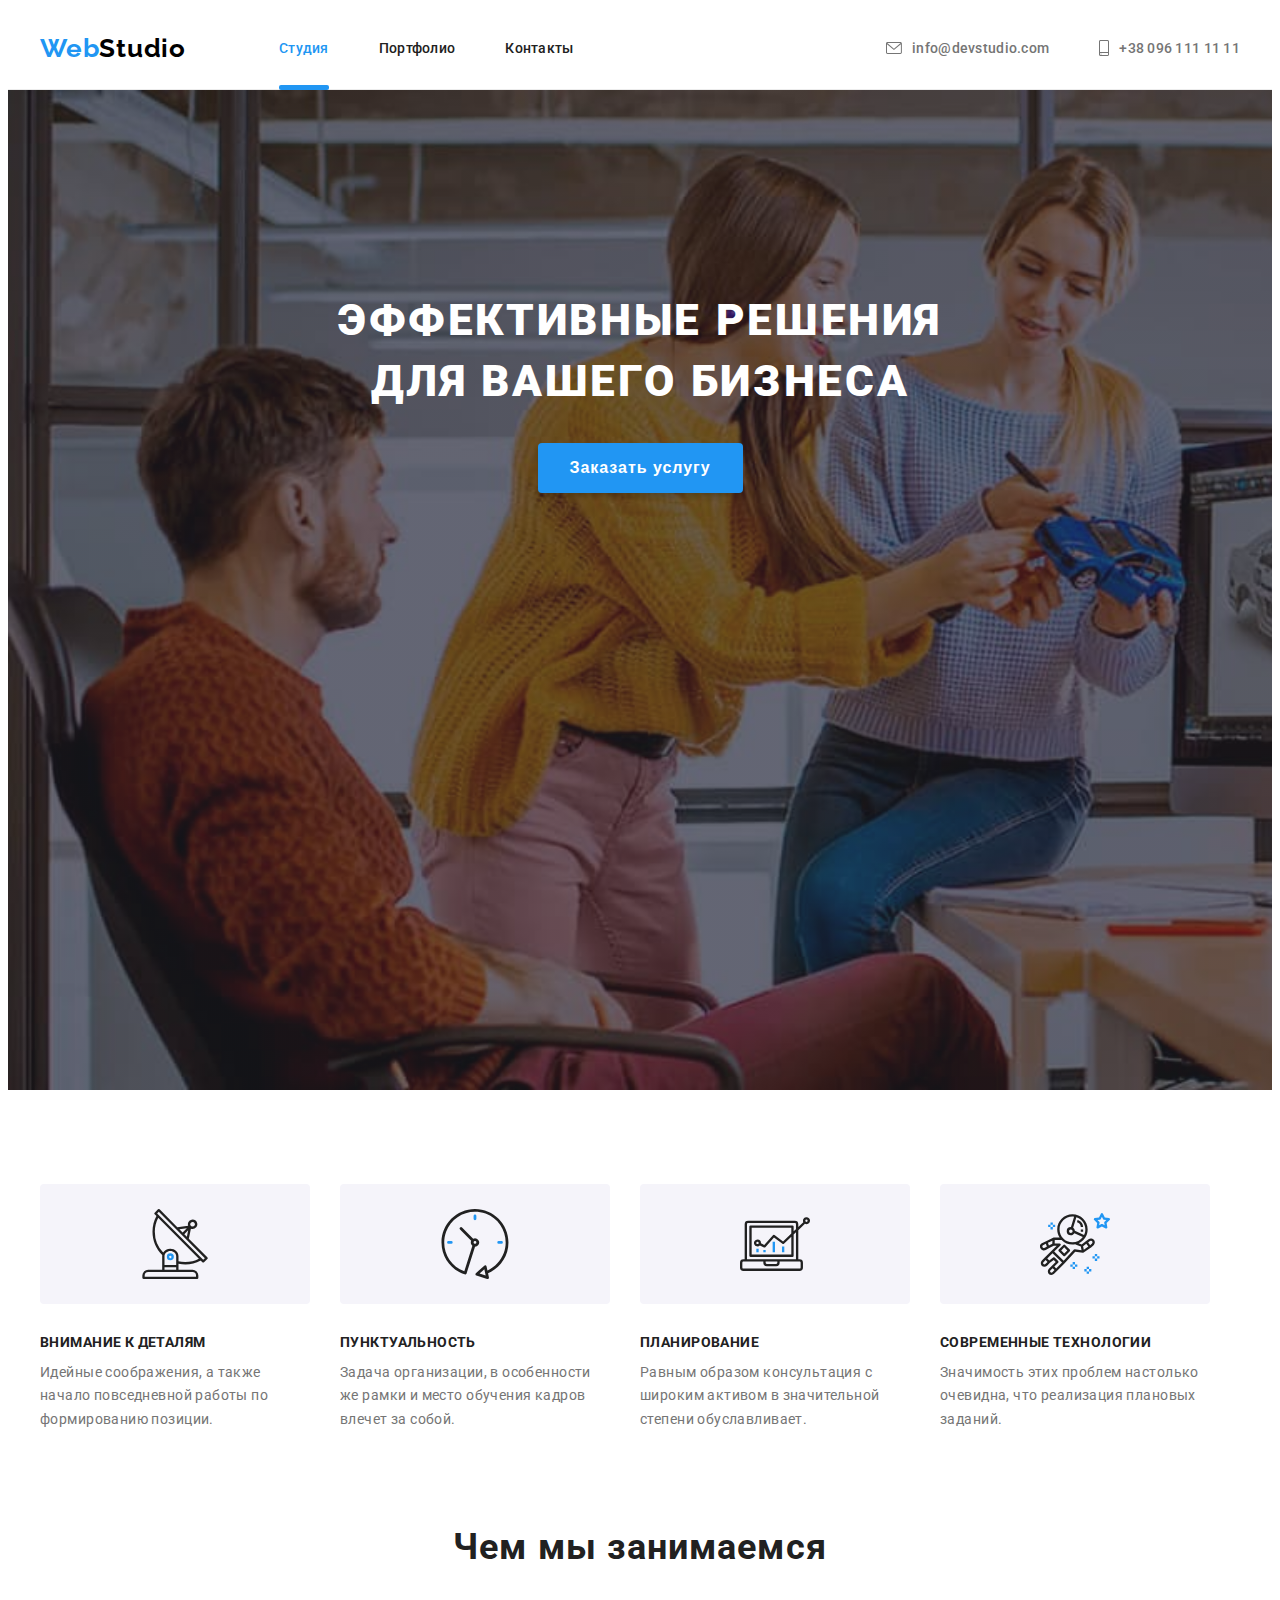
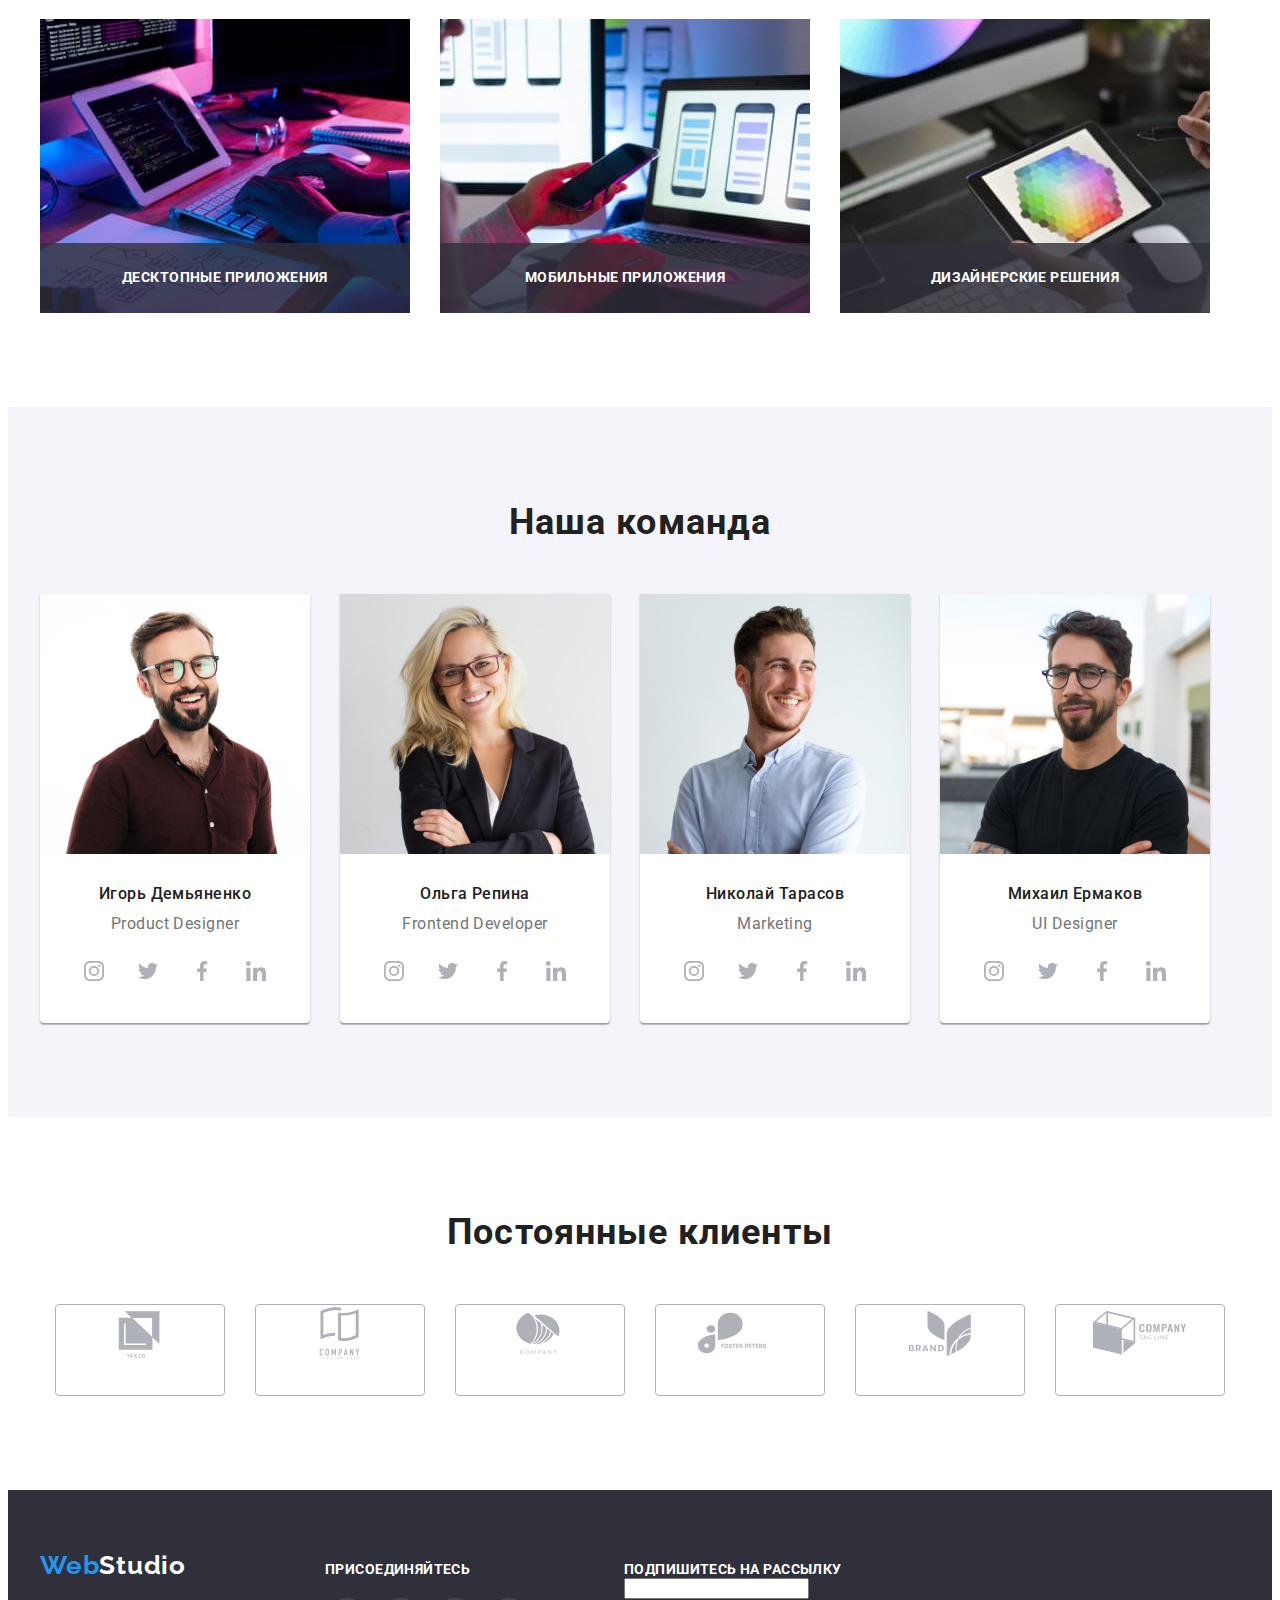
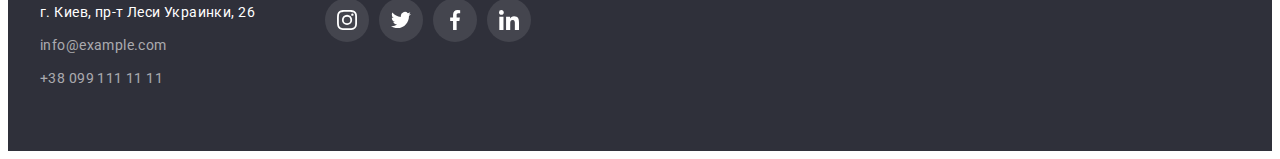
==== commit fca5d296: "add-form-footer" ====
--- a/index.html
+++ b/index.html
@@ -307,11 +307,11 @@
                                 width="270"
                                 height="260"
                             />
-                            <h3 class="employee-name">Ольга Репина</h3>
-                            <p lang="en" class="employee-position">
-                                Frontend Developer
-                            </p>
-                            <div class="social-links">
+                            <div class="employee-description">
+                                <h3 class="employee-name">Ольга Репина</h3>
+                                <p lang="en" class="employee-position">
+                                    Frontend Developer
+                                </p>
                                 <ul class="social-link-list list">
                                     <li class="social-list-item">
                                         <a href="" class="social-link">
@@ -376,9 +376,11 @@
                                 width="270"
                                 height="260"
                             />
-                            <h3 class="employee-name">Николай Тарасов</h3>
-                            <p lang="en" class="employee-position">Marketing</p>
-                            <div class="social-links">
+                            <div class="employee-description">
+                                <h3 class="employee-name">Николай Тарасов</h3>
+                                <p lang="en" class="employee-position">
+                                    Marketing
+                                </p>
                                 <ul class="social-link-list list">
                                     <li class="social-list-item">
                                         <a href="" class="social-link">
@@ -443,11 +445,11 @@
                                 width="270"
                                 height="260"
                             />
-                            <h3 class="employee-name">Михаил Ермаков</h3>
-                            <p lang="en" class="employee-position">
-                                UI Designer
-                            </p>
-                            <div class="social-links">
+                            <div class="employee-description">
+                                <h3 class="employee-name">Михаил Ермаков</h3>
+                                <p lang="en" class="employee-position">
+                                    UI Designer
+                                </p>
                                 <ul class="social-link-list list">
                                     <li class="social-list-item">
                                         <a href="" class="social-link">
@@ -508,7 +510,7 @@
                 </div>
             </section>
 
-            <!-- SERVICES -->
+            <!-- CLIENTS -->
             <section class="clients">
                 <div class="clients-container container">
                     <h2 class="clients-title title">Постоянные клиенты</h2>
@@ -689,6 +691,15 @@
                         </li>
                     </ul>
                 </div>
+
+                <div class="mail-outs">
+                    <p class="subcribe">Подпишитесь на рассылку</p>
+                    <form action="">
+                        <label for="">
+                            <input type="text" />
+                        </label>
+                    </form>
+                </div>
             </div>
         </footer>
 
--- a/css/style.css
+++ b/css/style.css
@@ -406,13 +406,18 @@
     background-color: var(--text-color-theme-light);
 }
 
+.employee-description {
+    padding: 30px 32px;
+}
+
 .employee-name {
     font-weight: 500;
     font-size: 16px;
     line-height: 1.2;
     letter-spacing: 0.03em;
     text-align: center;
-    padding: 30px 50px 10px;
+
+    margin-bottom: 10px;
 
     color: var(--primary-text-color-theme-dark);
 }
@@ -423,7 +428,7 @@
     letter-spacing: 0.03em;
     text-align: center;
 
-    padding: 0px 50px 16px;
+    margin-bottom: 16px;
 
     color: var(--secondary-text-color-theme-dark);
 }
@@ -432,8 +437,6 @@
     display: flex;
     align-items: center;
     justify-content: center;
-
-    padding: 0px 32px 30px;
 }
 
 .social-list-item:not(:last-child) {
@@ -776,6 +779,21 @@
 .social-link-footer:focus .social-link-logo-footer {
     fill: var(--text-color-theme-light);
 }
+
+.mail-outs {
+    margin-left: 93px;
+}
+
+.subcribe {
+    font-weight: 700;
+    font-size: 14px;
+    line-height: 1.2;
+    letter-spacing: 0.03em;
+    text-transform: uppercase;
+
+    color: var(--text-color-theme-light);
+}
+
 /*=====END FOOTER=====*/
 
 .backdrop {
@@ -824,3 +842,7 @@
     padding: 0;
     cursor: pointer;
 }
+
+.modal-close-btn:hover {
+    fill: var(--accent-color);
+}
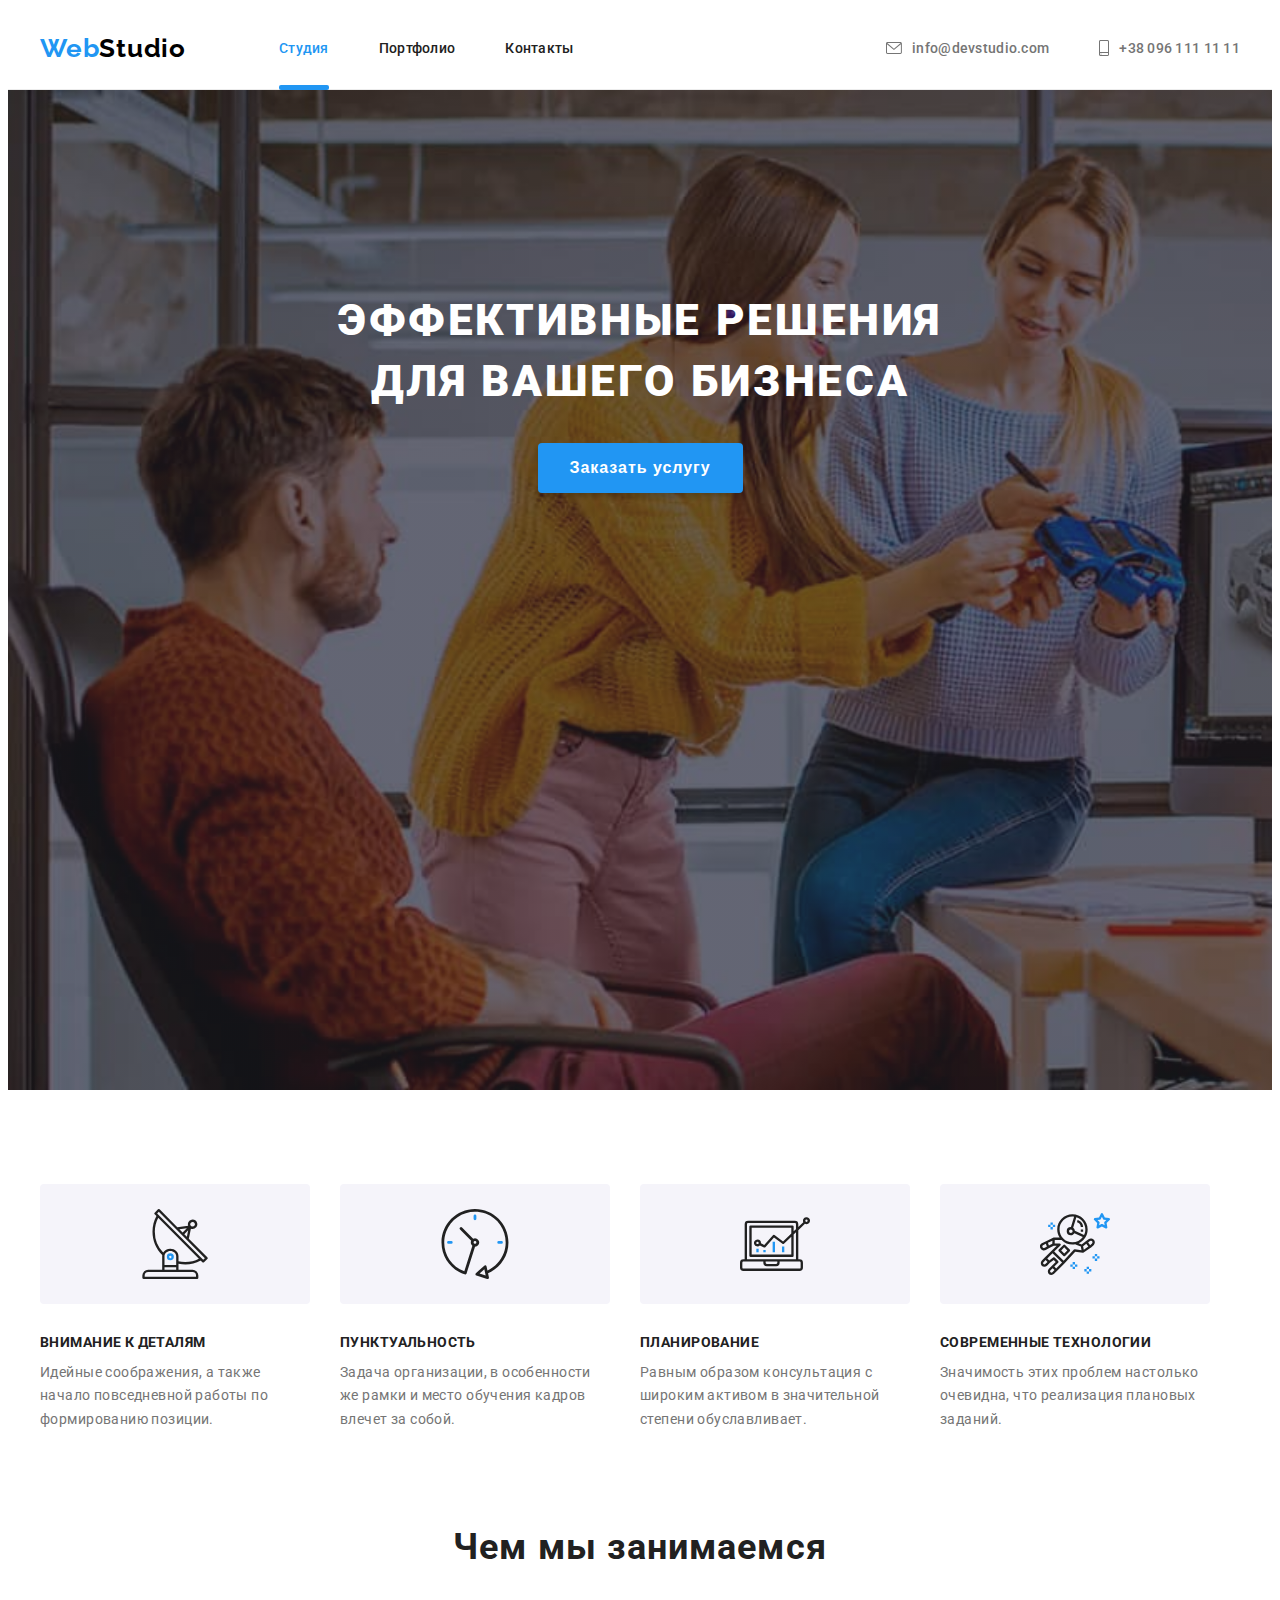
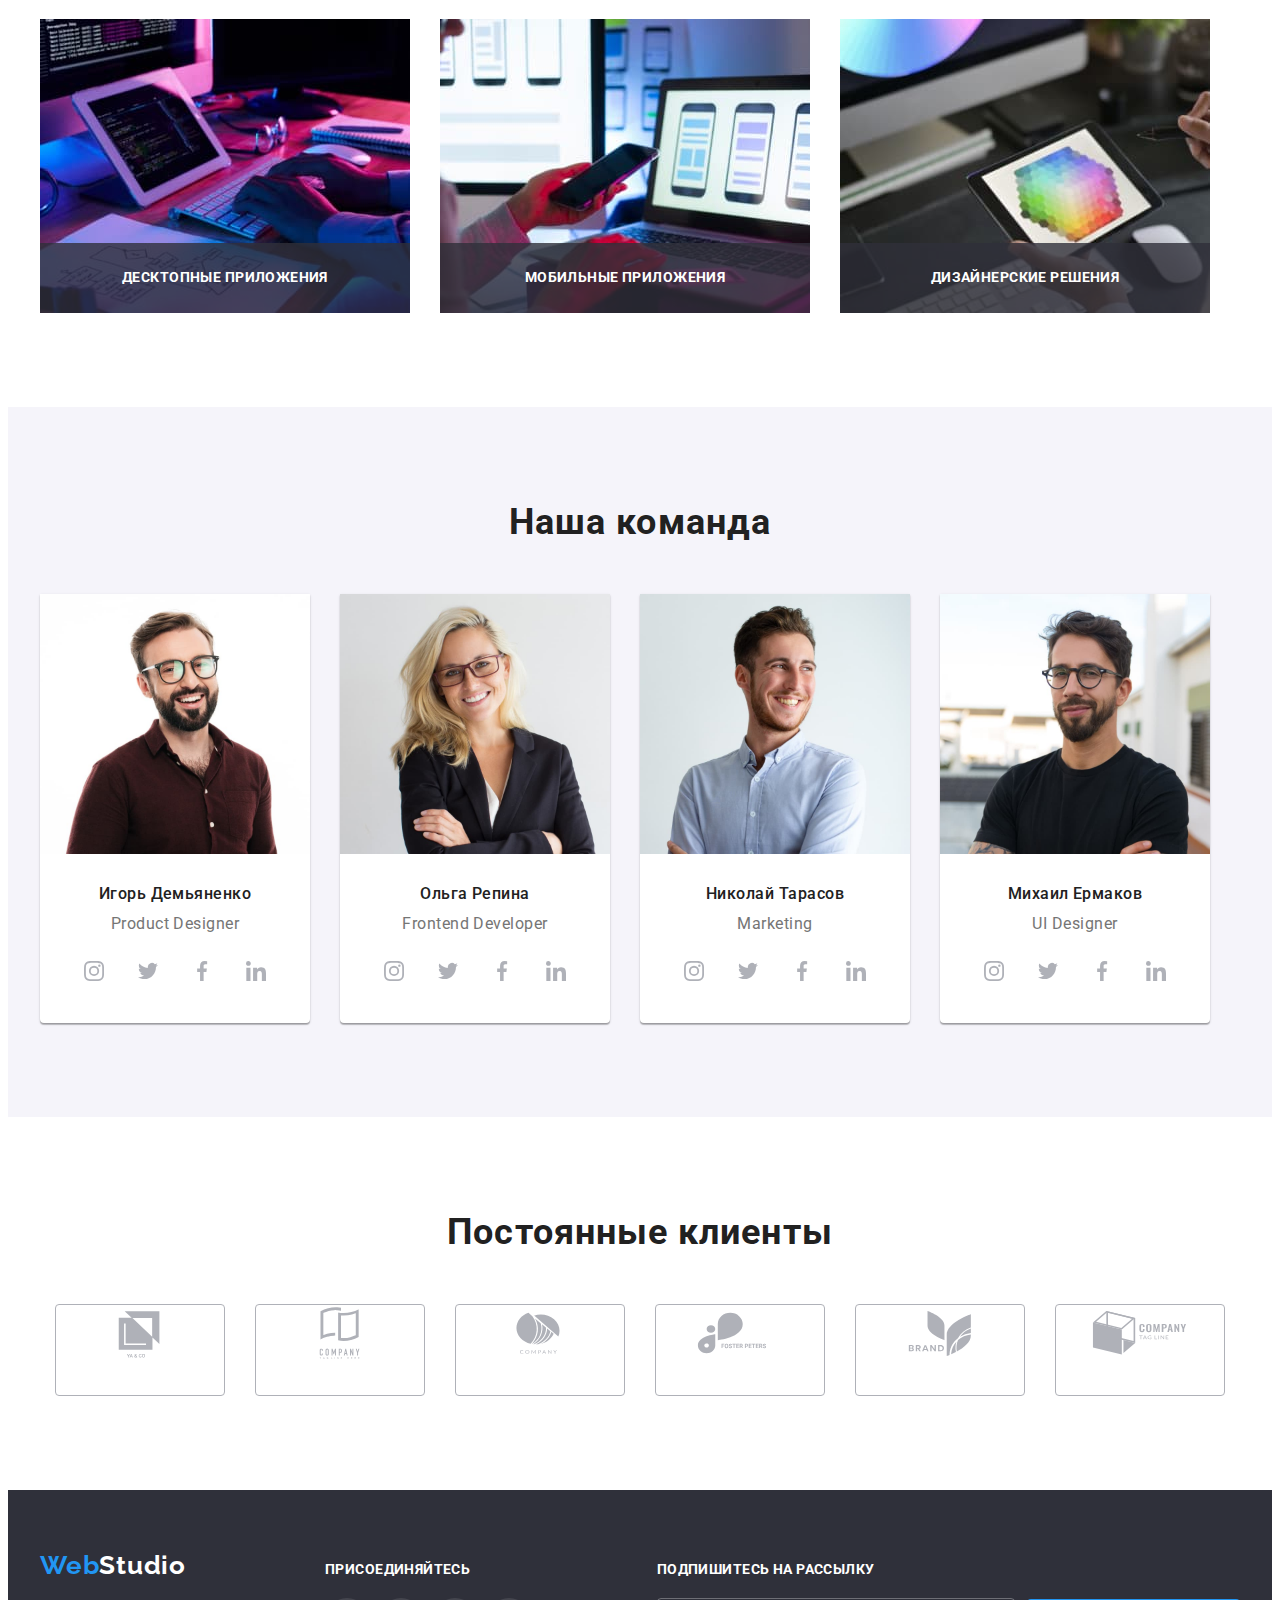
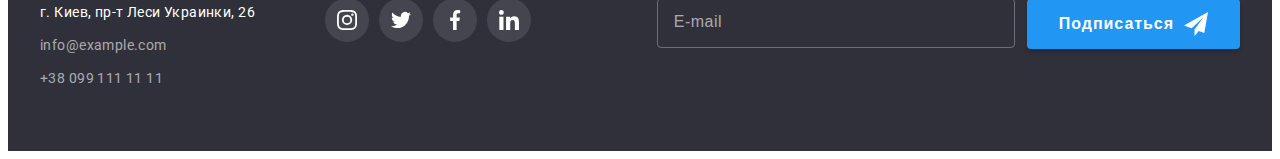
==== commit b43ecf1e: "add-form" ====
--- a/index.html
+++ b/index.html
@@ -78,7 +78,7 @@
                     <h1 class="main-title title">
                         Эффективные решения для вашего бизнеса
                     </h1>
-                    <button class="modal-btn" type="button" data-modal-open>
+                    <button class="btn hero-btn" type="button" data-modal-open>
                         Заказать услугу
                     </button>
                 </div>
@@ -693,23 +693,74 @@
                 </div>
 
                 <div class="mail-outs">
-                    <p class="subcribe">Подпишитесь на рассылку</p>
-                    <form action="">
-                        <label for="">
-                            <input type="text" />
-                        </label>
-                    </form>
+                    <div>
+                        <p class="subcribe">Подпишитесь на рассылку</p>
+                        <form class="footer-form">
+                            <label for="">
+                                <input
+                                    type="email"
+                                    name="email"
+                                    placeholder="E-mail"
+                                />
+                            </label>
+                        </form>
+                    </div>
+                    <button class="btn footer-btn" type="submit">
+                        Подписаться
+                        <svg class="icon-send" width="24" height="24">
+                            <use href="./images/icons.svg#icon-send"></use>
+                        </svg>
+                    </button>
                 </div>
             </div>
         </footer>
 
         <div class="backdrop is-hidden" data-modal>
             <div class="modal">
+                <p class="modal-appeal">
+                    Оставьте свои данные, мы вам перезвоним
+                </p>
                 <button type="button" class="modal-close-btn" data-modal-close>
                     <svg class="modal-close-icon" width="11" height="11">
                         <use href="./images/icons.svg#close-icon"></use>
                     </svg>
                 </button>
+
+                <form class="modal-form">
+                    <label class="modal-label"
+                        >Имя
+                        <input class="contact-input" type="name" name="name" />
+                    </label>
+                    <label class="modal-label"
+                        >Телефон
+                        <input class="contact-input" type="tel" name="tel" />
+                    </label>
+                    <label class="modal-label"
+                        >Почта
+                        <input
+                            class="contact-input"
+                            type="email"
+                            name="email"
+                        />
+                    </label>
+                    <label class="modal-label"
+                        >Комментарий
+                        <textarea
+                            class="comment-area"
+                            name="comment"
+                            placeholder="Введите текст"
+                            rows="6"
+                        ></textarea>
+                    </label>
+                    <label class="modal-checkbox">
+                        <input type="checkbox" name="agreement" />Соглашаюсь с
+                        рассылкой и принимаю
+                        <a class="agreement-policy" href="#"
+                            >Условия договора</a
+                        >
+                    </label>
+                    <button class="modal-btn" type="submit">Отправить</button>
+                </form>
             </div>
         </div>
 
--- a/css/style.css
+++ b/css/style.css
@@ -83,7 +83,7 @@
     color: var(--text-color-theme-light);
 }
 
-.modal-btn {
+.btn {
     font-weight: 700;
     font-size: 16px;
     line-height: 1.87;
@@ -781,7 +781,9 @@
 }
 
 .mail-outs {
-    margin-left: 93px;
+    display: flex;
+    margin-left: auto;
+    align-items: center;
 }
 
 .subcribe {
@@ -792,6 +794,47 @@
     text-transform: uppercase;
 
     color: var(--text-color-theme-light);
+}
+
+.footer-form input {
+    width: 358px;
+    height: 50px;
+    border: 1px solid rgba(255, 255, 255, 0.3);
+    box-sizing: border-box;
+    border-radius: 4px;
+
+    padding: 15px 16px;
+    margin-top: 20px;
+    margin-right: 12px;
+
+    color: var(--text-color-theme-light);
+    background: transparent;
+
+    transition: border-color 250ms var(--animation-timing-function);
+}
+
+.footer-form input:focus {
+    outline: none;
+    border-color: var(--accent-color);
+}
+
+.footer-form input::placeholder {
+    font-size: 16px;
+    line-height: 1.2;
+    letter-spacing: 0.03em;
+
+    color: rgba(255, 255, 255, 0.6);
+}
+
+.footer-btn {
+    display: flex;
+    justify-content: center;
+    align-items: center;
+    margin-top: 40px;
+}
+
+.icon-send {
+    margin-left: 10px;
 }
 
 /*=====END FOOTER=====*/
@@ -822,7 +865,12 @@
     transform: translate(-50%, -50%);
     width: 530px;
     height: 580px;
+    padding: 40px;
+
     background-color: var(--text-color-theme-light);
+    box-shadow: 0px 1px 3px rgba(0, 0, 0, 0.12), 0px 1px 1px rgba(0, 0, 0, 0.14),
+        0px 2px 1px rgba(0, 0, 0, 0.2);
+    border-radius: 4px;
 }
 
 .modal-close-btn {
@@ -846,3 +894,41 @@
 .modal-close-btn:hover {
     fill: var(--accent-color);
 }
+
+.modal-appeal {
+    font-size: 20px;
+    font-weight: 700;
+    line-height: 1.15;
+    letter-spacing: 0.03em;
+    text-align: center;
+
+    color: var(--primary-text-color-theme-dark);
+}
+
+.modal-label {
+    display: flex;
+    flex-direction: column;
+    margin-top: 10px;
+}
+
+.modal-checkbox {
+    margin-top: 20px;
+}
+
+.contact-input {
+    margin-top: 4px;
+    height: 40px;
+}
+
+.comment-area {
+    margin-top: 4px;
+    resize: none;
+}
+
+.agreement-policy {
+    text-decoration: underline;
+}
+
+.modal-btn {
+    display: flex;
+}
